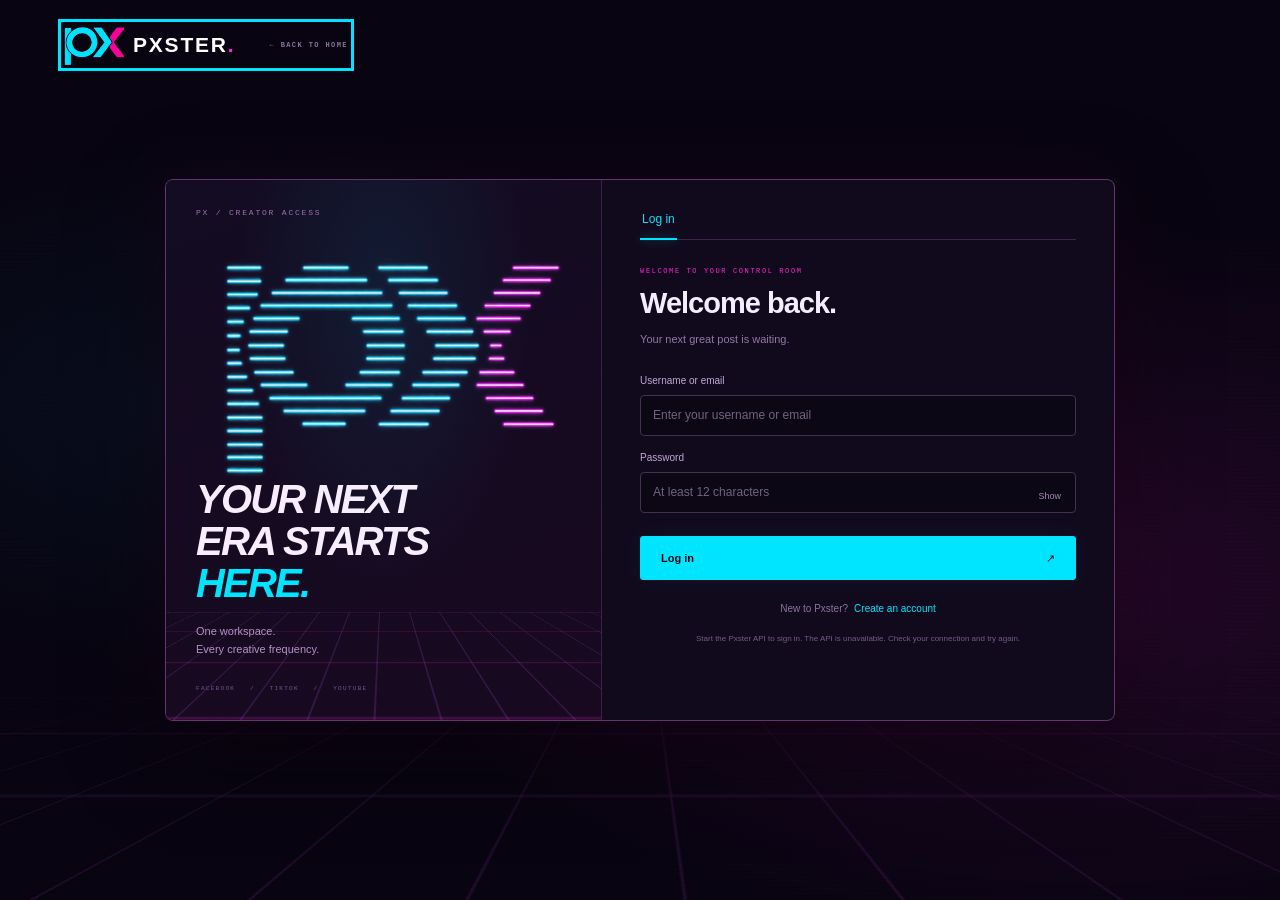
==== app/public/index.html @ 6c7f91d6 "Add Pxster publishing app, branding, and Cloudflare deployment guides" ====
<!doctype html>
<html lang="en">
<head><meta charset="utf-8"><meta name="viewport" content="width=device-width,initial-scale=1"><meta name="theme-color" content="#080411"><title>Pxster — Account access</title><link rel="icon" href="assets/pxster-logo.png"><link rel="stylesheet" href="style.css"><link rel="stylesheet" href="theme.css"><script src="config.js" defer></script><script src="app.js" defer></script></head>
<body>
  <div id="workspace" hidden>
  <aside class="sidebar">
    <a class="brand" href="#composer" aria-label="Pxster home"><span class="logo-crop"><img src="assets/pxster-short.png" alt=""></span><span>PXSTER<span class="brand-dot">.</span></span></a>
    <div class="workspace-label">YOUR WORKSPACE</div>
    <nav aria-label="Workspace"><a href="#composer" data-view="composer"><span>＋</span>Composer</a><a href="#accounts" data-view="accounts"><span>◎</span>Connected accounts</a><a href="#history" data-view="history"><span>◷</span>Publishing history</a></nav>
    <div class="sidebar-note"><span class="tiny-star">✦</span><strong>Your content.</strong><p>Your frequency.</p></div>
    <div class="profile"><span class="avatar">P</span><div><strong id="profile-name">Your workspace</strong><small id="profile-email">Sign in to get started</small></div><button id="logout" class="icon-button" title="Sign out" aria-label="Sign out" hidden>↗</button></div>
  </aside>
  <main>
    <header class="topbar"><span id="breadcrumb">Workspace <span>/</span> Composer</span><span id="connection-status" class="connection">Connecting to API…</span></header>
    <div id="demo-banner" class="notice" hidden>Demo workspace · Publishing is simulated. Nothing is sent to your social accounts.</div>
    <section id="composer" class="view">
      <div class="page-heading"><div class="eyebrow">YOUR NEXT TRANSMISSION</div><h1>One idea. Every channel.</h1><p>Create your post, choose where it goes, and make it happen.</p></div>
      <form id="composer-form" class="composer-grid">
        <div class="editor-stack">
          <section class="card"><div class="card-title"><span class="step">01</span><h2>Add your media</h2><span class="subtle">One image or video</span></div>
            <label class="upload-zone" id="drop-zone" tabindex="0" role="button" aria-label="Choose media to upload"><input id="media-input" type="file" accept="image/jpeg,image/png,image/webp,video/mp4" hidden><span class="upload-icon">↥</span><strong>Drop your next great post here</strong><span>or <u>browse files</u></span><small>JPG, PNG, WebP or MP4 · up to 64 MiB</small></label>
            <div id="media-info" class="media-info" hidden><div><strong id="media-name"></strong><small id="media-meta"></small></div><button type="button" id="remove-media" class="text-button">Remove</button></div>
            <p class="field-note">Photos publish to Facebook. Use an H.264 MP4, 3 seconds–10 minutes, for video channels.</p>
          </section>
          <section class="card"><div class="card-title"><span class="step">02</span><h2>Write your caption</h2></div><label for="caption" class="sr-only">Caption</label><textarea id="caption" maxlength="5000" rows="5" placeholder="Start with a thought. Tell your story. Give it a little personality…"></textarea><div class="caption-footer"><span>Your words, your way.</span><span id="character-count">0 / 5,000</span></div></section>
          <section class="card"><div class="card-title"><span class="step">03</span><h2>Choose your channels</h2><a href="#accounts" class="text-link">Manage accounts ↗</a></div><div id="channel-list" class="channel-list"><p class="empty-text">Connect an account to start publishing.</p></div>
            <fieldset id="youtube-options" hidden><legend>YouTube settings</legend><label>Video title<input id="youtube-title" maxlength="100" placeholder="Give your video a title"></label><div class="field-row"><label>Visibility<select id="youtube-privacy"><option value="">Select visibility</option><option value="private">Private</option><option value="unlisted">Unlisted</option><option value="public">Public</option></select></label><label>Audience<select id="youtube-kids"><option value="">Select audience</option><option value="no">Not made for kids</option><option value="yes">Made for kids</option></select></label></div></fieldset>
            <fieldset id="tiktok-options" hidden><legend>TikTok settings</legend><p id="tiktok-creator" class="field-note"></p><label>Who can watch?<select id="tiktok-privacy"><option value="">Select visibility</option></select></label><div class="checks"><label><input type="checkbox" id="allow-comment">Allow comments</label><label><input type="checkbox" id="allow-duet">Allow Duet</label><label><input type="checkbox" id="allow-stitch">Allow Stitch</label></div><label class="check-label"><input id="commercial" type="checkbox">This content promotes a brand, product or service</label><div id="commercial-options" hidden><label class="check-label"><input id="own-brand" type="checkbox">Your brand · labeled “Promotional content”</label><label class="check-label"><input id="paid-brand" type="checkbox">Branded content · labeled “Paid partnership”</label><p class="field-note">Paid partnerships cannot use private visibility.</p></div><label class="check-label consent"><input id="tiktok-consent" type="checkbox"><span>By posting, you agree to TikTok’s <a href="https://www.tiktok.com/legal/page/global/music-usage-confirmation/en" target="_blank" rel="noreferrer">Music Usage Confirmation</a><span id="brand-policy" hidden> and <a href="https://www.tiktok.com/legal/page/global/bc-policy/en" target="_blank" rel="noreferrer">Branded Content Policy</a></span>.</span></label><p class="field-note">TikTok may take a few minutes to process your post before it appears.</p></fieldset>
          </section>
          <section class="card"><div class="card-title"><span class="step">04</span><h2>Make it happen</h2></div><div class="timing-options"><label><input name="timing" type="radio" value="now" checked><span><strong>Publish now</strong><small>Send it when you’re ready</small></span></label><label><input name="timing" type="radio" value="later"><span><strong>Schedule for later</strong><small>Find the right moment</small></span></label></div><label id="schedule-field" hidden>Date & time<input id="schedule-at" type="datetime-local"><small id="timezone-note"></small></label><div id="form-error" class="form-error" role="alert" hidden></div><div class="publish-row"><span id="selection-summary">Select accounts to continue</span><button id="publish-button" class="primary" type="submit">Publish post <span>↗</span></button></div></section>
        </div>
        <aside class="preview-column"><div class="preview-title"><h2>Signal preview</h2><span>PREVIEW</span></div><div class="preview-card"><div class="preview-account"><span class="avatar">P</span><div><strong>Your next post</strong><small id="preview-account-name">Choose a connected account</small></div><span>•••</span></div><div id="preview-media" class="preview-media"><div class="preview-placeholder"><span>✦</span><h3>Good things<br>are coming.</h3><p>Your media will appear here.</p></div></div><div class="preview-bottom"><div class="preview-actions">♡ <span>◯</span> ↗ <span class="bookmark">▱</span></div><p id="preview-caption">A blank canvas for your next idea.</p><small>Preview is illustrative. Each platform may crop or format your post differently.</small></div></div><div class="tip"><span>✧</span><div><strong>One post, a little more reach.</strong><p>Choose several accounts to share the same idea across your channels.</p></div></div></aside>
      </form>
    </section>
    <section id="accounts" class="view" hidden><div class="page-heading"><div class="eyebrow">BRING YOUR CHANNELS TOGETHER</div><h1>Your corner of the internet.</h1><p>Connect Facebook Pages, TikTok accounts, and YouTube channels.</p></div><div id="provider-cards" class="provider-cards"></div><section class="card"><div class="card-title"><h2>Connected accounts</h2></div><div id="account-list"></div></section></section>
    <section id="history" class="view" hidden><div class="page-heading heading-row"><div><div class="eyebrow">EVERY POST, ONE PLACE</div><h1>See how it’s going.</h1><p>Track schedules, platform results, and every publishing attempt.</p></div><button class="secondary" id="refresh-history">Refresh ↻</button></div><div class="history-toolbar"><label class="sr-only" for="history-filter">Filter posts</label><select id="history-filter"><option value="all">All posts</option><option value="scheduled">Scheduled</option><option value="published">Published</option><option value="attention">Needs attention</option></select><span class="subtle">Updates every 10 seconds</span></div><div id="history-list"></div><button id="load-more" class="secondary" hidden>Load older posts</button></section>
    <footer>Made for your creative rhythm. <span>PXSTER WORKSPACE</span></footer>
  </main>
  </div>
  <div class="auth-background" aria-hidden="true"><div></div></div>
  <dialog id="auth-dialog" aria-labelledby="auth-title">
  <a id="auth-home" class="brand" href="http://localhost:5174" aria-label="Back to Pxster landing page"><span class="logo-crop"><img src="assets/pxster-short.png" alt=""></span><span>PXSTER<span class="brand-dot">.</span></span><small>← BACK TO HOME</small></a>
    <div class="auth-shell">
      <aside class="auth-art" aria-label="Pxster"><span class="auth-kicker">PX / CREATOR ACCESS</span><img src="assets/pxster-logo.png" alt="Pxster neon PX logo"><div class="auth-art-copy"><h2>YOUR NEXT<br>ERA STARTS<br><em>HERE.</em></h2><p>One workspace.<br>Every creative frequency.</p></div><div class="auth-art-footer">FACEBOOK &nbsp; / &nbsp; TIKTOK &nbsp; / &nbsp; YOUTUBE</div></aside>
      <form id="auth-form">
        <div class="auth-tabs" role="group" aria-label="Account access"><button type="button" id="auth-login-tab" class="active" aria-pressed="true">Log in</button><button type="button" id="register-button" aria-pressed="false" hidden>Sign up</button></div>
        <div class="auth-eyebrow">WELCOME TO YOUR CONTROL ROOM</div>
        <h2 id="auth-title">Welcome back.</h2><p id="auth-description">Your next great post is waiting.</p>
        <label id="login-identifier-label">Username or email<input id="email" type="text" autocomplete="username" maxlength="254" placeholder="Enter your username or email" required></label>
        <label id="signup-username-label" hidden>Username<input id="signup-username" type="text" autocomplete="username" minlength="3" maxlength="32" pattern="[A-Za-z0-9][A-Za-z0-9_.\-]*" placeholder="Choose your creator name" disabled><small>3–32 letters, numbers, dots, underscores or hyphens.</small></label>
        <label id="signup-email-label" hidden>Email<input id="signup-email" type="email" autocomplete="email" maxlength="254" placeholder="you@example.com" disabled></label>
        <label>Password<span class="password-field"><input id="password" aria-label="Password" type="password" minlength="12" maxlength="256" autocomplete="current-password" placeholder="At least 12 characters" required><button type="button" id="toggle-password" aria-label="Show password">Show</button></span></label>
        <label id="confirm-password-label" hidden>Confirm password<input id="confirm-password" type="password" minlength="12" maxlength="256" autocomplete="new-password" placeholder="Enter your password again" disabled></label>
        <p id="auth-error" class="form-error" role="alert" hidden></p>
        <button class="primary" id="login-button" type="submit">Log in <span>↗</span></button>
        <p class="auth-switch"><span id="auth-switch-copy">New to Pxster?</span> <button type="button" id="auth-switch-button">Create an account</button></p>
        <p id="auth-status" class="field-note" role="status">Your workspace opens only after you log in.</p>
      </form>
    </div>
  </dialog>
  <div id="toast" role="status" aria-live="polite" hidden></div>
</body></html>
---- app/public/style.css ----
:root{--ink:#223e35;--muted:#7e8880;--line:#e5e7df;--paper:#f8f9f5;--green:#214f40;--accent:#e5eead;--white:#fff;--danger:#a33f34;font-family:Inter,-apple-system,BlinkMacSystemFont,"Segoe UI",sans-serif;color:var(--ink);background:var(--paper);font-synthesis:none}*{box-sizing:border-box}body{margin:0}button,input,textarea,select{font:inherit}button,a,input,textarea,select{-webkit-tap-highlight-color:transparent}button,a{touch-action:manipulation}button{cursor:pointer}button:disabled{cursor:wait;opacity:.5}a{color:inherit}button:focus-visible,a:focus-visible,input:focus-visible,textarea:focus-visible,select:focus-visible,[tabindex]:focus-visible{outline:3px solid #9cae54;outline-offset:3px}[hidden]{display:none!important}.sidebar{width:250px;position:fixed;inset:0 auto 0 0;background:#fff;border-right:1px solid var(--line);padding:33px 23px 22px;display:flex;flex-direction:column}.brand{display:flex;align-items:center;gap:10px;font-size:30px;font-weight:800;text-decoration:none;letter-spacing:-1.7px}.brand-dot{color:#91a366;margin-left:-10px}.brand-icon{background:var(--green);border-radius:12px;color:var(--accent);height:36px;width:36px;position:relative;font-size:34px;line-height:28px;text-align:center;letter-spacing:-4px;padding-right:8px}.brand-icon span{position:absolute;font-size:18px;right:3px;top:-3px}.workspace-label{font-size:9px;letter-spacing:1.8px;color:#9da49d;margin:51px 10px 16px;font-weight:700}nav{display:grid;gap:7px}nav a{display:flex;align-items:center;gap:13px;text-decoration:none;font-size:13px;padding:13px 12px;border-radius:7px;color:#748177}nav a span{font-size:22px;width:23px;text-align:center}nav a.active{background:#edf2e7;color:var(--green);font-weight:650}.sidebar-note{margin-top:auto;padding:28px 14px 35px;color:#889280;font-size:12px}.sidebar-note strong{display:block;color:#5f705d;font-size:12px}.sidebar-note p{margin:7px 0}.tiny-star{display:block;color:#a4af7e;font-size:34px;margin-bottom:13px}.profile{border-top:1px solid var(--line);padding-top:20px;display:flex;align-items:center;gap:10px}.avatar{width:35px;height:35px;border-radius:50%;background:#e9ead8;display:grid;place-items:center;font-size:13px;font-weight:650;flex-shrink:0}.profile div{min-width:0;flex:1}.profile strong{font-size:11px}.profile small{font-size:10px;display:block;color:#879181;margin-top:5px;overflow:hidden;text-overflow:ellipsis}.icon-button{border:0;background:transparent;color:var(--muted);font-size:19px;padding:5px}main{margin-left:250px;padding:0 46px;max-width:1600px}.topbar{height:82px;border-bottom:1px solid var(--line);display:flex;align-items:center;justify-content:space-between;font-size:11px;color:#8b9388}.topbar span span{padding:0 10px;color:#c4cabc}.connection{display:flex;gap:7px;align-items:center;font-size:10px}.connection:before{content:"";width:6px;height:6px;border-radius:50%;background:#9dafa2}.connection.offline:before{background:#ca6e56}.page-heading{padding:41px 0 31px}.eyebrow{font-size:9px;letter-spacing:2px;font-weight:700;color:#8c996d;margin-bottom:13px}h1{font-family:Georgia,"Times New Roman",serif;font-weight:400;font-size:39px;letter-spacing:-1.5px;margin:0 0 12px;line-height:1.15}.page-heading p{font-size:12px;color:#84907f;margin:0;line-height:1.8}.composer-grid{display:grid;grid-template-columns:minmax(380px,1.4fr) minmax(270px,.8fr);gap:29px;align-items:start}.editor-stack{display:grid;gap:18px}.card{background:#fff;border:1px solid var(--line);border-radius:12px;padding:23px}.card-title{display:flex;align-items:center;gap:10px;margin-bottom:19px}.step{font-size:10px;color:#889477;background:#f0f3e8;border-radius:5px;padding:5px 6px}h2{font-size:13px;margin:0;font-weight:650}.subtle{color:#8f978b;font-size:10px}.card-title .subtle,.card-title .text-link{margin-left:auto}.upload-zone{border:1px dashed #c7cfb9;border-radius:8px;background:#fbfcf8;min-height:180px;display:flex;flex-direction:column;align-items:center;justify-content:center;cursor:pointer;gap:9px;text-align:center;padding:16px;transition:background .2s}.upload-zone.dragover{background:#ecf2d9;border-color:var(--green)}.upload-icon{height:38px;width:38px;border-radius:11px;background:#eaf0dd;display:grid;place-items:center;font-size:23px;color:#738755;margin-bottom:3px}.upload-zone strong{font-size:12px;font-weight:550}.upload-zone>span:not(.upload-icon){color:#8b9683;font-size:11px}.upload-zone u{color:#4f6c46;text-underline-offset:3px}.upload-zone small{font-size:9px;color:#a0a792;margin-top:4px}.field-note{font-size:10px;line-height:1.7;color:#8c9786;margin:13px 0 0}.media-info{display:flex;justify-content:space-between;align-items:center;background:#f1f6e9;border-radius:7px;padding:13px;margin-top:12px;gap:10px}.media-info strong{font-size:11px;word-break:break-all}.media-info small{display:block;font-size:10px;color:#738365;margin-top:5px}textarea{border:0;width:100%;resize:vertical;min-height:115px;color:#334d3f;font-size:13px;line-height:1.9;background:transparent;outline-offset:4px}textarea::placeholder{color:#a7aea0}.caption-footer{border-top:1px solid #f0f1eb;padding-top:13px;display:flex;justify-content:space-between;color:#a0a693;font-size:9px}.channel-list{display:flex;flex-wrap:wrap;gap:10px}.channel{border:1px solid var(--line);border-radius:8px;padding:10px 12px;display:flex;align-items:center;gap:9px;font-size:11px;cursor:pointer;flex:1;min-width:130px}.channel:has(input:checked){border-color:#77906a;background:#f5f8ef}.platform-icon{width:25px;height:25px;border-radius:7px;color:white;display:grid;place-items:center;font-size:15px;font-weight:800}.facebook{background:#316ddb}.tiktok{background:#252d2b}.youtube{background:#e95347}.channel input{margin-left:auto}.channel span small{display:block;max-width:125px;overflow:hidden;text-overflow:ellipsis;margin-top:3px;color:#8e9788;font-size:9px}input[type=checkbox],input[type=radio]{accent-color:var(--green);width:14px;height:14px;flex-shrink:0}label{font-size:11px;line-height:1.6}input:not([type=checkbox]):not([type=radio]):not([type=file]),select{border:1px solid #dfe4d6;border-radius:6px;background:white;color:var(--ink);width:100%;padding:10px 12px;display:block;margin-top:6px;font-size:12px}fieldset{border:0;border-top:1px solid var(--line);padding:20px 0 0;margin:24px 0 0}legend{font-size:11px;font-weight:650;padding:0 7px 0 0}.field-row{display:grid;grid-template-columns:1fr 1fr;gap:14px;margin-top:14px}.checks{display:flex;flex-wrap:wrap;gap:15px;margin:16px 0}.checks label,.check-label{display:flex;align-items:center;gap:7px;font-size:10px}.checks label:has(input:disabled){opacity:.45}.check-label{margin:10px 0}.consent{align-items:flex-start;color:#6d7865}.consent input{margin-top:2px}.timing-options{display:flex;gap:12px}.timing-options label{flex:1;display:flex;gap:8px;border:1px solid var(--line);border-radius:7px;padding:13px 9px;cursor:pointer;align-items:center}.timing-options label:has(input:checked){background:#f7f9f0;border-color:#a9b993}.timing-options strong{display:block;font-size:11px;font-weight:550}.timing-options small{display:block;font-size:9px;color:#939e88;margin-top:3px}#schedule-field{display:block;margin-top:18px}#timezone-note{display:block;color:var(--muted);margin-top:5px}.publish-row{display:flex;justify-content:space-between;gap:15px;align-items:center;border-top:1px solid var(--line);margin-top:23px;padding-top:20px}.publish-row>span{font-size:10px;color:#8c9881}.primary,.secondary{border-radius:7px;padding:12px 20px;font-size:11px;font-weight:600;display:inline-flex;align-items:center;justify-content:center;gap:20px;text-decoration:none}.primary{background:var(--green);border:1px solid var(--green);color:#fff}.primary:hover{background:#153e30}.secondary{background:white;border:1px solid var(--line);color:var(--ink)}.secondary:hover{background:#f3f7ec}.text-button{font-size:10px;color:#6d815d;border:0;background:transparent;padding:7px}.text-link{font-size:9px;color:#7b8d6e;text-decoration:none}.preview-column{position:sticky;top:25px}.preview-title{display:flex;justify-content:space-between;align-items:center;padding:1px 2px 15px}.preview-title h2{font-size:12px}.preview-title>span{font-size:8px;letter-spacing:1.3px;color:#95a088}.preview-card{border:1px solid var(--line);border-radius:12px;overflow:hidden;background:white;box-shadow:0 7px 25px #263a2710}.preview-account{display:flex;align-items:center;gap:9px;padding:17px}.preview-account .avatar{width:30px;height:30px;font-size:11px}.preview-account strong{font-size:10px}.preview-account small{display:block;font-size:8px;color:#99a18f;margin-top:4px}.preview-account>span:last-child{margin-left:auto;font-size:10px}.preview-media{aspect-ratio:1;background:#e8eddf;display:grid;place-items:center;overflow:hidden}.preview-placeholder{text-align:center;color:#779267}.preview-placeholder>span{font-size:50px;font-weight:200;color:#a8b58d}.preview-placeholder h3{font-family:Georgia,serif;font-weight:400;font-size:31px;line-height:1.15;margin:20px 0 13px;letter-spacing:-.8px}.preview-placeholder p{font-size:9px;color:#9aa88a}.preview-media img,.preview-media video{width:100%;height:100%;max-height:480px;object-fit:contain;background:#e8eddf}.preview-bottom{padding:15px 18px 18px}.preview-actions{display:flex;align-items:center;font-size:24px;gap:12px;color:#658255;line-height:1}.bookmark{margin-left:auto}.preview-bottom p{font-size:11px;line-height:1.8;white-space:pre-wrap;overflow-wrap:anywhere;margin:16px 0;color:#6b7b5f}.preview-bottom small{font-size:8px;color:#a7ad9c;line-height:1.7;display:block}.tip{display:flex;gap:13px;margin:23px 8px;color:#87957c}.tip>span{font-size:24px}.tip strong{font-size:10px;font-weight:550}.tip p{font-size:10px;line-height:1.8;margin:7px 0;max-width:235px;color:#9aa590}footer{padding:33px 0;margin-top:12px;display:flex;justify-content:space-between;font-size:9px;color:#a4ad98}footer span{font-size:8px;letter-spacing:1.4px}.notice{margin-top:20px;padding:12px 16px;background:#edf1d8;border:1px solid #dce3c1;border-radius:8px;font-size:11px;color:#68734c}.form-error{background:#fff1ec;border:1px solid #f0d6ca;color:var(--danger);font-size:12px;line-height:1.6;padding:12px;border-radius:6px;margin:15px 0}.empty-text{font-size:12px;color:#929b88;line-height:1.8}.provider-cards{display:grid;grid-template-columns:repeat(3,1fr);gap:18px;margin-bottom:24px}.provider-card{padding:25px;background:#fff;border:1px solid var(--line);border-radius:12px}.provider-card .platform-icon{width:37px;height:37px;font-size:22px;margin-bottom:17px}.provider-card h2{font-size:15px}.provider-card p{font-size:11px;color:#8c9784;line-height:1.7;min-height:40px;margin-bottom:22px}.provider-card .primary{width:100%}.provider-card .text-button{width:100%;margin-top:10px}.account-row{display:flex;align-items:center;gap:14px;border-top:1px solid var(--line);padding:18px 0}.account-row>div{flex:1}.account-row strong{font-size:12px}.account-row small{display:block;font-size:10px;color:#8b9682;margin-top:5px}.badge{font-size:9px;text-transform:capitalize;background:#edf2e5;color:#627a51;padding:5px 8px;border-radius:5px;white-space:nowrap}.badge.failed,.badge.partial_failure,.badge.needs_attention{background:#f9e9de;color:#aa6741}.badge.scheduled,.badge.processing,.badge.publishing,.badge.retry_wait,.badge.queued{background:#e9eef5;color:#667d99}.heading-row{display:flex;align-items:center;justify-content:space-between;gap:20px}.history-toolbar{display:flex;align-items:center;justify-content:space-between;margin-bottom:20px}.history-toolbar select{width:190px}.history-post{margin-bottom:18px}.history-post-heading{display:flex;align-items:start;justify-content:space-between;gap:15px}.history-post h2{font-size:14px;line-height:1.7;max-width:80%;white-space:pre-wrap;overflow-wrap:anywhere}.history-post .dates{color:#9aa18e;font-size:10px;margin:9px 0 19px}.destination{border-top:1px solid var(--line);padding:13px 0}.destination-title{display:flex;align-items:center;gap:10px;font-size:11px}.destination-title .badge{margin-left:auto}.destination p{font-size:11px;color:#9b654d;line-height:1.6}details{font-size:10px;color:#8b9880;margin-top:12px}summary{cursor:pointer}details ul{padding-left:18px;line-height:1.9}.destination code{font-size:10px;overflow-wrap:anywhere}dialog{border:1px solid var(--line);border-radius:18px;width:min(420px,calc(100% - 32px));padding:34px;color:var(--ink);box-shadow:0 20px 80px #1a332522}dialog::backdrop{background:#17332666;backdrop-filter:blur(5px)}.auth-brand{font-size:28px;margin-bottom:30px}dialog h2{font-family:Georgia,serif;font-size:28px;font-weight:400}dialog p{font-size:12px;color:#87937d;line-height:1.7}dialog label{display:block;margin:17px 0}dialog .primary{width:100%;margin-top:7px}dialog .text-button{width:100%;margin-top:14px}#toast{position:fixed;bottom:25px;right:25px;max-width:430px;background:var(--green);color:white;padding:16px 22px;box-shadow:0 8px 30px #0002;border-radius:10px;font-size:12px;line-height:1.6;z-index:10}.sr-only{position:absolute;width:1px;height:1px;overflow:hidden;clip:rect(0,0,0,0)}@media(min-width:1450px){main{padding:0 65px}.composer-grid{gap:38px;grid-template-columns:minmax(440px,1.5fr) minmax(320px,.8fr)}.card{padding:27px}}@media(max-width:1100px){.sidebar{width:205px;padding-left:16px;padding-right:16px}main{margin-left:205px;padding:0 25px}.composer-grid{grid-template-columns:minmax(340px,1fr) 270px;gap:18px}.card{padding:18px}.channel{min-width:100%}.provider-cards{grid-template-columns:1fr}.provider-card p{min-height:0}.provider-card .primary{width:auto}}@media(max-width:880px){.sidebar{position:static;width:100%;height:auto;padding:17px 24px;display:block;border-right:0;border-bottom:1px solid var(--line)}.brand{font-size:25px}.brand-icon{height:29px;width:29px;font-size:28px}.brand-icon span{font-size:13px}.workspace-label,.sidebar-note,.profile{display:none}nav{display:flex;margin-top:18px;gap:5px}nav a{padding:9px;font-size:11px}nav a span{font-size:17px;width:15px}main{margin:0;padding:0 24px}.topbar{height:55px}.composer-grid{grid-template-columns:minmax(0,1fr) 280px}.page-heading{padding-top:30px}h1{font-size:33px}}@media(max-width:680px){main{padding:0 18px}.sidebar{padding:17px 18px}nav a{font-size:10px;gap:5px}.composer-grid{display:flex;flex-direction:column}.editor-stack,.preview-column{width:100%}.preview-column{position:static;max-width:420px;margin:15px auto}.page-heading h1{font-size:32px}.page-heading p{font-size:11px}.topbar{font-size:10px}.connection{font-size:8px}.card-title .subtle{font-size:8px}.timing-options label{padding:12px 7px}.timing-options small{font-size:8px}.channel{min-width:130px}.publish-row{align-items:flex-start;flex-direction:column}.publish-row button{width:100%}.heading-row{align-items:flex-start;flex-direction:column}.account-row{flex-wrap:wrap}.account-row>div{min-width:50%}footer span{display:none}.field-row{grid-template-columns:1fr}.history-toolbar .subtle{font-size:9px}.history-post h2{font-size:12px}.provider-cards{gap:13px}#toast{left:18px;right:18px;bottom:18px}}

@media(max-width:880px){.profile{display:flex;position:absolute;right:24px;top:16px;border:0;padding:0}.profile>div{display:none}}
---- app/public/theme.css ----
:root{--ink:#f2ecff;--muted:#a89ab8;--line:#30203f;--paper:#080411;--green:#00e5ff;--accent:#ff26d4;--white:#130c20;--danger:#ff9eae;--cyan:#00e5ff;--pink:#ff26d4;--mono:"SFMono-Regular",Consolas,"Liberation Mono",monospace;color-scheme:dark;background:#080411;color:#f2ecff}body{background:radial-gradient(ellipse at 80% 0,#37123b44,transparent 55%),#080411}::selection{background:#ff26d4;color:#080411}button:focus-visible,a:focus-visible,input:focus-visible,textarea:focus-visible,select:focus-visible,[tabindex]:focus-visible{outline-color:var(--cyan)}.sidebar{background:#0d0716;border-color:#2c1939}.brand{font-size:23px;font-weight:850;letter-spacing:1.8px;gap:9px}.brand-dot{margin:0;color:var(--pink)}.logo-crop{width:60px;height:40px;overflow:hidden;position:relative;display:block;flex-shrink:0}.logo-crop img{position:absolute;width:80px;height:80px;left:-10px;top:-23px;mix-blend-mode:screen}.workspace-label{color:#796689;font-family:var(--mono);font-size:8px;letter-spacing:1.6px}nav a{color:#9f8db0}nav a:hover{color:var(--cyan);background:#251330}nav a.active{background:linear-gradient(90deg,#00e5ff12,#00e5ff03);color:var(--cyan);box-shadow:inset 2px 0 var(--cyan)}.sidebar-note{color:#806c91}.sidebar-note strong{color:#d5acd8}.sidebar-note p{color:#8c739d}.tiny-star{color:var(--pink);text-shadow:0 0 20px #ff26d444}.profile{border-color:#2d193d}.profile small{color:#8e76a2}.avatar{background:linear-gradient(135deg,#253143,#35143f);color:var(--cyan);border:1px solid #00e5ff36}.icon-button{color:#a77abc}.topbar{color:#806b93;border-color:var(--line);font-family:var(--mono);font-size:10px}.connection{color:#a69bb8}.connection:before{background:var(--cyan);box-shadow:0 0 8px #00e5ff80}.connection.offline:before{background:#ff658c}.page-heading h1{font-family:Arial,Helvetica,sans-serif;font-weight:800;letter-spacing:-1.7px;font-size:39px;color:#faf5ff}.page-heading p{color:#9a88ac}.eyebrow{color:var(--pink);font-family:var(--mono);font-size:8px;letter-spacing:2px}.card{background:linear-gradient(120deg,#150c23,#100a1b);border-color:#32213e;border-radius:8px}.card-title h2{color:#e7ddee}.step{background:#ff26d410;color:#ff6ee1;border:1px solid #ff26d425;font-family:var(--mono);font-size:9px}.subtle{color:#8e789f}.upload-zone{background:linear-gradient(135deg,#09222a55,#20102c66);border-color:#00e5ff40;color:#d9e9ee;border-radius:5px}.upload-zone:hover,.upload-zone.dragover{background:#07333c77;border-color:var(--cyan)}.upload-icon{background:#00e5ff11;border:1px solid #00e5ff33;color:var(--cyan);border-radius:5px}.upload-zone>span:not(.upload-icon){color:#9986a9}.upload-zone u{color:var(--cyan)}.upload-zone small{color:#81718f}.field-note{color:#8c779f}.media-info{background:#00e5ff09;border:1px solid #00e5ff26;color:#ddf9ff}.media-info small{color:#78a4b2}.text-button,.text-link{color:var(--cyan)}textarea{color:#e6ddec}textarea::placeholder{color:#73637e}.caption-footer{color:#836e94;border-color:#2a1b38}.channel{border-color:#3a264a;border-radius:5px;color:#d9cce5;background:#100a1b}.channel:has(input:checked){background:#00e5ff0b;border-color:#00e5ff85}.channel span small{color:#a18aaf}.facebook{background:#135695}.tiktok{background:#070610;border:1px solid #58405e}.youtube{background:#a33466}input[type=checkbox],input[type=radio]{accent-color:var(--cyan)}input:not([type=checkbox]):not([type=radio]):not([type=file]),select{background:#0c0715;color:#e6ddef;border-color:#44314f;border-radius:4px}input::placeholder{color:#74627f}input:not([type=checkbox]):not([type=radio]):focus,select:focus{border-color:var(--cyan)}fieldset{border-color:#3a2549}.checks label,.check-label{color:#b5a2c7}.consent a{color:var(--cyan)}.timing-options label{border-color:#3b284a;background:#0d0916;border-radius:5px}.timing-options label:has(input:checked){background:#00e5ff08;border-color:#00e5ff80}.timing-options small{color:#8b769d}.publish-row{border-color:#352340}.publish-row>span{color:#917ca4}.primary{background:var(--cyan);border-color:var(--cyan);color:#070511;box-shadow:0 0 24px #00e5ff0d;border-radius:3px;font-weight:750}.primary:hover{background:#6ff2ff;color:#070511;box-shadow:0 0 25px #00e5ff33}.secondary{background:#181023;border-color:#50325e;color:#d3bfe3;border-radius:4px}.secondary:hover{background:#271535;color:var(--cyan)}.preview-title>span{color:var(--pink);font-family:var(--mono)}.preview-card{background:#100a1b;border-color:#4c2658;border-radius:8px;box-shadow:0 10px 45px #ef26d409}.preview-account small{color:#8c729e}.preview-media{background:#1c102b}.preview-placeholder{color:#b89ec6;position:relative;isolation:isolate;padding:25px}.preview-placeholder>span{color:var(--pink);text-shadow:0 0 25px #ff26d46b}.preview-placeholder h3{font-family:Arial,Helvetica,sans-serif;font-size:32px;font-weight:850;font-style:italic;letter-spacing:-1px;color:#eadcf1}.preview-placeholder p{color:#8c70a0}.preview-media img,.preview-media video{background:#0b0712}.preview-actions{color:var(--cyan)}.preview-bottom p{color:#bba4cd}.preview-bottom small{color:#776082}.tip{color:#a876b7}.tip>span{color:var(--pink)}.tip p{color:#836d95}.notice{background:#221027;border-color:#653457;color:#dea0c8;font-size:10px}.form-error{background:#351221;border-color:#7a314b;color:#ffafc2}.empty-text{color:#a48db6}.provider-card{background:linear-gradient(135deg,#1a0d29,#11091c);border-color:#422551;border-radius:8px}.provider-card p{color:#a184b2}.account-row{border-color:#362141}.account-row small{color:#947ba8}.badge{background:#00e5ff14;color:#6de9f7;border:1px solid #00e5ff22;border-radius:4px}.badge.failed,.badge.partial_failure,.badge.needs_attention{background:#ff26d416;color:#ff90db;border-color:#ff26d42c}.badge.scheduled,.badge.processing,.badge.publishing,.badge.retry_wait,.badge.queued{background:#9f60ff16;color:#c49bef;border-color:#9f60ff25}.history-post .dates{color:#927da3}.destination{border-color:#362344}.destination p{color:#d196b2}details{color:#a489b9}footer{color:#766482}.auth-background{position:fixed;inset:0;overflow:hidden;z-index:-1;background:radial-gradient(ellipse at 20% 45%,#00b9f111,transparent 40%),radial-gradient(ellipse at 85% 65%,#ff26d41d,transparent 45%),#080411}.auth-background:after{content:"";position:absolute;inset:0;background:repeating-linear-gradient(transparent 0 3px,#0001 3px 4px);pointer-events:none}.auth-background>div{position:absolute;inset:75% -20% -70%;background:linear-gradient(#7b278e44 1px,transparent 1px),linear-gradient(90deg,#7b278e44 1px,transparent 1px);background-size:70px 40px;transform:perspective(200px) rotateX(62deg);transform-origin:top;mask-image:linear-gradient(transparent,#000 20%,transparent)}#auth-home{position:fixed;top:25px;left:5%;z-index:2;font-size:21px;text-decoration:none}#auth-home small{font-family:var(--mono);font-size:7px;letter-spacing:1.4px;margin-left:25px;color:#8c74a2}.authenticated #auth-home,.authenticated .auth-background{display:none}#auth-dialog{width:min(950px,calc(100vw - 48px));max-height:calc(100dvh - 120px);padding:0;border:1px solid #653572;border-radius:8px;color:#f2eafa;background:#110a1d;box-shadow:0 0 80px #ca1b9111,0 30px 100px #0007;overflow:auto}#auth-dialog::backdrop{background:transparent;backdrop-filter:none}.auth-shell{display:grid;grid-template-columns:.92fr 1.08fr;min-height:540px}.auth-art{position:relative;overflow:hidden;background:radial-gradient(ellipse at 50% 23%,#00a1c51d,transparent 48%),linear-gradient(160deg,#130c22,#180920);border-right:1px solid #3c204c;padding:28px 30px;isolation:isolate;display:flex;flex-direction:column}.auth-art:after{content:"";position:absolute;inset:80% -20% -50%;background:linear-gradient(#ff26d42b 1px,transparent 1px),linear-gradient(90deg,#a249d833 1px,transparent 1px);background-size:30px 30px;transform:perspective(140px) rotateX(58deg);transform-origin:top;z-index:-1}.auth-kicker{font-family:var(--mono);font-size:8px;color:#a272b0;letter-spacing:1.8px}.auth-art>img{position:absolute;width:100%;top:-48px;left:0;mix-blend-mode:screen;opacity:.95;z-index:-1}.auth-art-copy{margin-top:auto;padding-top:230px}.auth-art-copy h2{font-family:"Arial Black",Arial,sans-serif;font-weight:900;font-style:italic;font-size:40px;line-height:1.05;letter-spacing:-1.8px;margin:0;color:#f6eeff}.auth-art-copy h2 em{color:var(--cyan);font-style:inherit}.auth-art-copy p{font-size:11px;color:#b393c5;line-height:1.7;margin:18px 0 26px}.auth-art-footer{font-family:var(--mono);font-size:6px;letter-spacing:1.3px;color:#79558c}.auth-shell #auth-form{padding:32px 38px}.auth-tabs{display:flex;border-bottom:1px solid #3b2549;margin-bottom:27px;gap:25px}.auth-tabs button{color:#947ca6;background:transparent;border:0;padding:0 2px 13px;font-size:12px;position:relative}.auth-tabs button.active{color:var(--cyan)}.auth-tabs button.active:after{content:"";position:absolute;bottom:-1px;left:0;right:0;height:2px;background:var(--cyan);box-shadow:0 0 10px #00e5ff66}.auth-eyebrow{font-family:var(--mono);font-size:7px;letter-spacing:1.6px;color:var(--pink);margin-bottom:12px}#auth-title{font-family:Arial,Helvetica,sans-serif;font-size:29px;font-weight:800;letter-spacing:-1px;margin:0;color:#f4edff}#auth-description{font-size:11px;color:#9278a5;margin:10px 0 24px}.auth-shell label{color:#c2a9d4;font-size:10px;margin:14px 0}.auth-shell input:not([type=checkbox]){font-size:11px;background:#0a0612;border:1px solid #3f294d;padding:12px 13px;margin-top:7px;border-radius:4px}.auth-shell input:not([type=checkbox]):focus{border-color:#00e5ff}.auth-shell label>small{display:block;font-size:8px;margin-top:5px;color:#7e678f}.password-field{display:block;position:relative}.auth-shell .password-field input{padding-right:58px}#toggle-password{position:absolute;right:8px;top:10px;border:0;background:transparent;color:#a387b6;font-size:9px;padding:7px}.auth-shell #login-button{width:100%;margin-top:9px;min-height:44px;justify-content:space-between;border-radius:3px;font-size:11px}.auth-switch{display:flex;align-items:center;justify-content:center;gap:6px;font-size:10px!important;color:#8c749e!important;margin:20px 0 0!important}#auth-switch-button{border:0;background:transparent;color:var(--cyan);font-size:10px;padding:0}.auth-shell #auth-status{font-size:8px;line-height:1.6;color:#735c85;text-align:center;margin-top:16px}.auth-shell .form-error{font-size:10px;margin:12px 0;padding:10px}.auth-shell label[hidden]{display:none!important}#toast{background:#1c0c2b;color:#d3faff;border:1px solid #00e5ff66;border-radius:5px;box-shadow:0 0 35px #00e5ff19}@media(max-width:1100px){.sidebar .brand{font-size:19px;gap:6px}.sidebar .logo-crop{width:45px;height:33px}.sidebar .logo-crop img{width:64px;height:64px;left:-8px;top:-19px}}@media(max-width:880px){.sidebar .brand{font-size:21px}.page-heading h1{font-size:33px}.profile{background:transparent}.topbar{font-size:9px}.auth-art-copy h2{font-size:32px}.auth-shell #auth-form{padding:28px}.auth-art{padding:28px 23px}.auth-art-copy{padding-top:200px}.auth-art>img{top:-15px}}@media(max-width:680px){.auth-shell{grid-template-columns:1fr;min-height:0}.auth-art{display:none}#auth-dialog{width:calc(100vw - 32px);max-width:440px;max-height:calc(100dvh - 115px);margin:85px auto 30px}#auth-home{top:18px;left:22px;font-size:19px}#auth-home .logo-crop{width:46px;height:32px}#auth-home .logo-crop img{width:63px;height:63px;left:-8px;top:-18px}#auth-home small{font-size:6px;margin-left:15px}.auth-shell #auth-form{padding:25px}.auth-tabs{margin-bottom:23px}#auth-title{font-size:28px}.page-heading h1{font-size:31px}.hero-placeholder h3{font-size:27px}.notice{font-size:9px}.brand-dot{margin:0}}@media(prefers-reduced-motion:reduce){*{scroll-behavior:auto;transition:none!important}}

.brand{color:#fff}.brand .logo-crop img{width:143%;height:auto;left:-21.5%;top:50%;transform:translateY(-52.3%)}
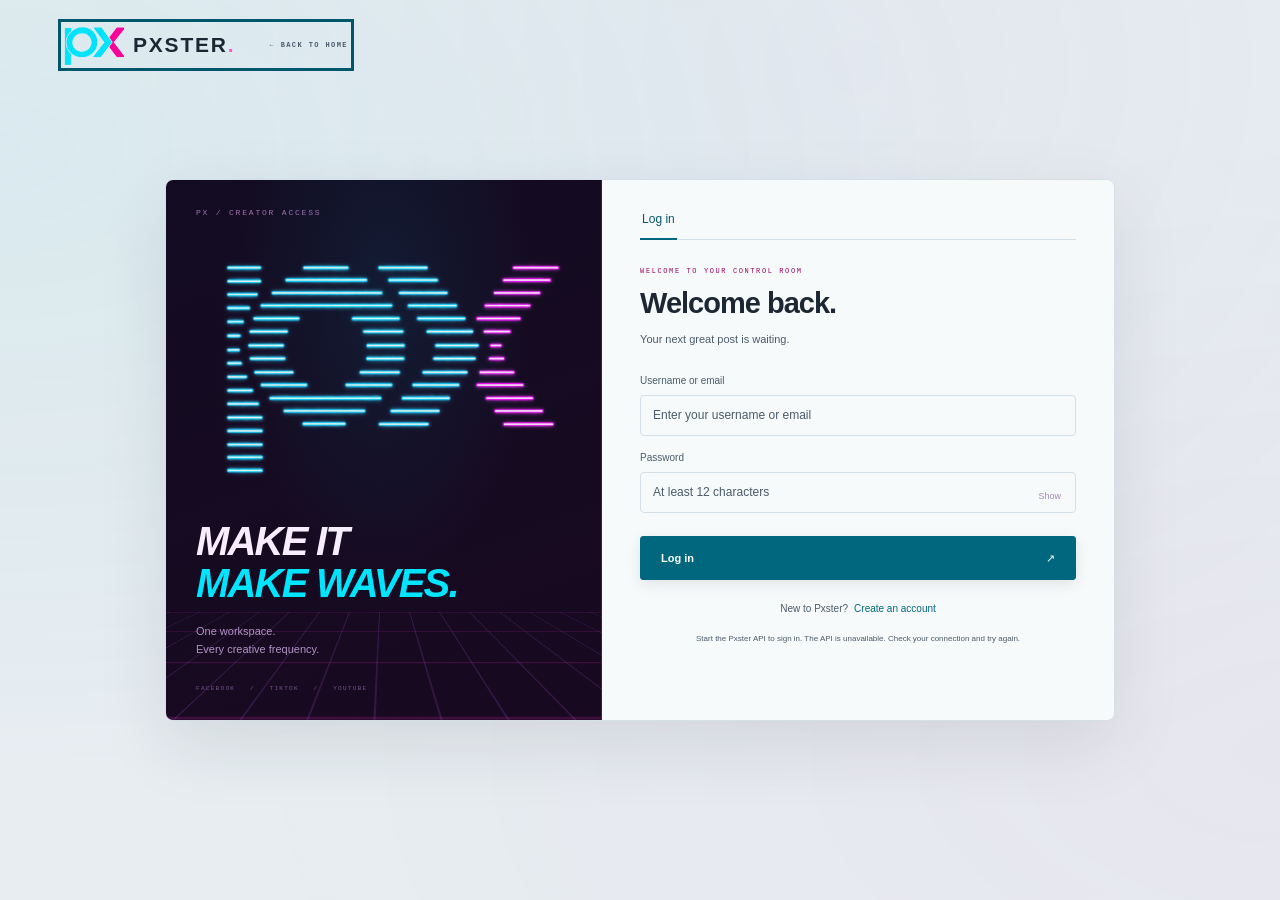
==== commit c51b2c33: "Sync Pxster landing interactions, creator UI, and deployment ownership Add the synthwave landing sce" ====
--- a/app/public/index.html
+++ b/app/public/index.html
@@ -1,18 +1,18 @@
 <!doctype html>
 <html lang="en">
-<head><meta charset="utf-8"><meta name="viewport" content="width=device-width,initial-scale=1"><meta name="theme-color" content="#080411"><title>Pxster — Account access</title><link rel="icon" href="assets/pxster-logo.png"><link rel="stylesheet" href="style.css"><link rel="stylesheet" href="theme.css"><script src="config.js" defer></script><script src="app.js" defer></script></head>
+<head><meta charset="utf-8"><meta name="viewport" content="width=device-width,initial-scale=1"><meta name="theme-color" content="#080411"><title>Pxster — Account access</title><link rel="icon" href="assets/pxster-logo.png"><link rel="stylesheet" href="style.css"><link rel="stylesheet" href="theme.css"><script src="config.js" defer></script><script src="app.js?v=consent-preview-1" defer></script><script src="settings.js?v=1" defer></script><link rel="stylesheet" href="settings.css?v=2"><link rel="stylesheet" href="atmosphere.css"></head>
 <body>
   <div id="workspace" hidden>
   <aside class="sidebar">
     <a class="brand" href="#composer" aria-label="Pxster home"><span class="logo-crop"><img src="assets/pxster-short.png" alt=""></span><span>PXSTER<span class="brand-dot">.</span></span></a>
     <div class="workspace-label">YOUR WORKSPACE</div>
-    <nav aria-label="Workspace"><a href="#composer" data-view="composer"><span>＋</span>Composer</a><a href="#accounts" data-view="accounts"><span>◎</span>Connected accounts</a><a href="#history" data-view="history"><span>◷</span>Publishing history</a></nav>
+    <nav aria-label="Workspace"><a href="#composer" data-view="composer"><span>＋</span>Composer</a><a href="#accounts" data-view="accounts"><span>◎</span>Connected accounts</a><a href="#history" data-view="history"><span>◷</span>Publishing history</a><div class="settings-nav-group"><a href="#settings" data-view="settings"><span>⚙</span>Settings</a><div class="settings-subnav"><a href="#publishing-approval" data-view="publishing-approval">Publishing Approval</a></div></div></nav>
     <div class="sidebar-note"><span class="tiny-star">✦</span><strong>Your content.</strong><p>Your frequency.</p></div>
     <div class="profile"><span class="avatar">P</span><div><strong id="profile-name">Your workspace</strong><small id="profile-email">Sign in to get started</small></div><button id="logout" class="icon-button" title="Sign out" aria-label="Sign out" hidden>↗</button></div>
   </aside>
   <main>
     <header class="topbar"><span id="breadcrumb">Workspace <span>/</span> Composer</span><span id="connection-status" class="connection">Connecting to API…</span></header>
-    <div id="demo-banner" class="notice" hidden>Demo workspace · Publishing is simulated. Nothing is sent to your social accounts.</div>
+    <div id="demo-banner" class="notice" hidden>Simulation workspace · Publishing is simulated. Nothing is sent to your social accounts.</div>
     <section id="composer" class="view">
       <div class="page-heading"><div class="eyebrow">YOUR NEXT TRANSMISSION</div><h1>One idea. Every channel.</h1><p>Create your post, choose where it goes, and make it happen.</p></div>
       <form id="composer-form" class="composer-grid">
@@ -27,21 +27,59 @@
             <fieldset id="youtube-options" hidden><legend>YouTube settings</legend><label>Video title<input id="youtube-title" maxlength="100" placeholder="Give your video a title"></label><div class="field-row"><label>Visibility<select id="youtube-privacy"><option value="">Select visibility</option><option value="private">Private</option><option value="unlisted">Unlisted</option><option value="public">Public</option></select></label><label>Audience<select id="youtube-kids"><option value="">Select audience</option><option value="no">Not made for kids</option><option value="yes">Made for kids</option></select></label></div></fieldset>
             <fieldset id="tiktok-options" hidden><legend>TikTok settings</legend><p id="tiktok-creator" class="field-note"></p><label>Who can watch?<select id="tiktok-privacy"><option value="">Select visibility</option></select></label><div class="checks"><label><input type="checkbox" id="allow-comment">Allow comments</label><label><input type="checkbox" id="allow-duet">Allow Duet</label><label><input type="checkbox" id="allow-stitch">Allow Stitch</label></div><label class="check-label"><input id="commercial" type="checkbox">This content promotes a brand, product or service</label><div id="commercial-options" hidden><label class="check-label"><input id="own-brand" type="checkbox">Your brand · labeled “Promotional content”</label><label class="check-label"><input id="paid-brand" type="checkbox">Branded content · labeled “Paid partnership”</label><p class="field-note">Paid partnerships cannot use private visibility.</p></div><label class="check-label consent"><input id="tiktok-consent" type="checkbox"><span>By posting, you agree to TikTok’s <a href="https://www.tiktok.com/legal/page/global/music-usage-confirmation/en" target="_blank" rel="noreferrer">Music Usage Confirmation</a><span id="brand-policy" hidden> and <a href="https://www.tiktok.com/legal/page/global/bc-policy/en" target="_blank" rel="noreferrer">Branded Content Policy</a></span>.</span></label><p class="field-note">TikTok may take a few minutes to process your post before it appears.</p></fieldset>
           </section>
-          <section class="card"><div class="card-title"><span class="step">04</span><h2>Make it happen</h2></div><div class="timing-options"><label><input name="timing" type="radio" value="now" checked><span><strong>Publish now</strong><small>Send it when you’re ready</small></span></label><label><input name="timing" type="radio" value="later"><span><strong>Schedule for later</strong><small>Find the right moment</small></span></label></div><label id="schedule-field" hidden>Date & time<input id="schedule-at" type="datetime-local"><small id="timezone-note"></small></label><div id="form-error" class="form-error" role="alert" hidden></div><div class="publish-row"><span id="selection-summary">Select accounts to continue</span><button id="publish-button" class="primary" type="submit">Publish post <span>↗</span></button></div></section>
+          <section class="card"><div class="card-title"><span class="step">04</span><h2>Make it happen</h2></div><div class="timing-options"><label><input name="timing" type="radio" value="now" checked><span><strong>Publish now</strong><small>Send it when you’re ready</small></span></label><label><input name="timing" type="radio" value="later"><span><strong>Schedule for later</strong><small>Find the right moment</small></span></label></div><label id="schedule-field" hidden>Date & time<input id="schedule-at" type="datetime-local"><small id="timezone-note"></small></label><p id="simulation-note" class="notice" role="status" hidden>Simulation only · No media will be sent to TikTok.</p><div id="form-error" class="form-error" role="alert" hidden></div><div class="publish-row"><span id="selection-summary">Select accounts to continue</span><button id="publish-button" class="primary" type="submit">Publish post <span>↗</span></button></div></section>
         </div>
         <aside class="preview-column"><div class="preview-title"><h2>Signal preview</h2><span>PREVIEW</span></div><div class="preview-card"><div class="preview-account"><span class="avatar">P</span><div><strong>Your next post</strong><small id="preview-account-name">Choose a connected account</small></div><span>•••</span></div><div id="preview-media" class="preview-media"><div class="preview-placeholder"><span>✦</span><h3>Good things<br>are coming.</h3><p>Your media will appear here.</p></div></div><div class="preview-bottom"><div class="preview-actions">♡ <span>◯</span> ↗ <span class="bookmark">▱</span></div><p id="preview-caption">A blank canvas for your next idea.</p><small>Preview is illustrative. Each platform may crop or format your post differently.</small></div></div><div class="tip"><span>✧</span><div><strong>One post, a little more reach.</strong><p>Choose several accounts to share the same idea across your channels.</p></div></div></aside>
       </form>
     </section>
-    <section id="accounts" class="view" hidden><div class="page-heading"><div class="eyebrow">BRING YOUR CHANNELS TOGETHER</div><h1>Your corner of the internet.</h1><p>Connect Facebook Pages, TikTok accounts, and YouTube channels.</p></div><div id="provider-cards" class="provider-cards"></div><section class="card"><div class="card-title"><h2>Connected accounts</h2></div><div id="account-list"></div></section></section>
+    <section id="accounts" class="view" hidden><div class="page-heading"><div class="eyebrow">BRING YOUR CHANNELS TOGETHER</div><h1>Your corner of the internet.</h1><p>Connect Facebook Pages, TikTok accounts, and YouTube channels.</p></div><div id="provider-cards" class="provider-cards"></div></section>
     <section id="history" class="view" hidden><div class="page-heading heading-row"><div><div class="eyebrow">EVERY POST, ONE PLACE</div><h1>See how it’s going.</h1><p>Track schedules, platform results, and every publishing attempt.</p></div><button class="secondary" id="refresh-history">Refresh ↻</button></div><div class="history-toolbar"><label class="sr-only" for="history-filter">Filter posts</label><select id="history-filter"><option value="all">All posts</option><option value="scheduled">Scheduled</option><option value="published">Published</option><option value="attention">Needs attention</option></select><span class="subtle">Updates every 10 seconds</span></div><div id="history-list"></div><button id="load-more" class="secondary" hidden>Load older posts</button></section>
+
+    <section id="settings" class="view" hidden><div class="page-heading"><div class="eyebrow">MAKE IT YOURS</div><h1>General Settings</h1><p>Your workspace, your preferences.</p></div></section>
+    <section id="publishing-approval" class="view" hidden>
+      <div class="page-heading"><div class="eyebrow">SETTINGS / YOUR PUBLISHING CONTROLS</div><h1>Publishing Approval</h1><p>Publishing authorization, notifications, identity, and evidence.</p></div>
+      <div class="settings-heading"><span class="badge">Design preview · not active</span></div>
+      <div class="notice settings-notice" role="note"><strong>These controls are a proposed configuration, not an active publishing policy.</strong> Changes here are temporary and are not saved or enforced. The existing publishing flow does not yet require approval. No email, push notification, passkey ceremony, signature, or report is generated by this panel.</div>
+      <nav class="settings-jumps" aria-label="Publishing Approval sections"><a href="#publishing-approval" data-settings-scroll="approval-policy">Approval policy</a><a href="#publishing-approval" data-settings-scroll="notification-settings">Notifications & preview</a><a href="#publishing-approval" data-settings-scroll="identity-settings">Identity & signatures</a><a href="#publishing-approval" data-settings-scroll="receipt-settings">Receipts & reports</a><a href="#publishing-approval" data-settings-scroll="platform-settings">Platforms & roadmap</a></nav>
+      <form id="approval-settings-preview">
+      <section class="card settings-card" id="approval-policy"><div class="card-title"><h2>01 · Human approval</h2><span class="subtle">Proposed policy</span></div><p>Prepare and schedule → validate media and permissions → request approval → approve, revise, or reject → revalidate at dispatch → verify results and issue receipts.</p>
+      <div class="settings-grid"><label>Security mode<select id="approval-mode"><option value="standard">Standard · session approval</option><option value="protected" selected>Protected · MFA / passkey</option><option value="strict">Strict · two-person approval + passkey step-up</option></select></label><label>Required approvers<select id="approval-people"><option value="owner">Account owner</option><option value="two">Two distinct authorized people</option></select></label><label>Request approval before publication<select id="approval-lead"><option value="168">1 week before</option><option value="24" selected>1 day before</option><option value="6">6 hours before</option><option value="2">2 hours before</option></select></label><label>Follow-up reminder<select id="approval-reminder"><option value="2">2 hours before, if pending</option><option value="6">6 hours before, if pending</option><option value="0">No reminder</option></select></label><label>Missing approval at scheduled time<select id="approval-missing"><option value="hold">Hold publication</option><option value="expire">Expire this publishing attempt</option></select></label><label>Sample publication time<input id="approval-sample-time" type="datetime-local" value="2026-10-20T18:00"></label></div><p class="field-note">Sample timezone: Asia/Manila (UTC+08:00). Production scheduling should store UTC and retain the user's IANA timezone.</p><div id="approval-timeline" class="settings-summary" role="status"></div>
+      <div class="settings-table"><table><caption>Proposed security modes — none are implemented</caption><thead><tr><th>Capability</th><th>Standard</th><th>Protected</th><th>Strict</th></tr></thead><tbody><tr><td>Human approval</td><td>Optional in source proposal*</td><td>Required</td><td>Required</td></tr><tr><td>Approval identity</td><td>Session</td><td>MFA / passkey</td><td>Passkey + fresh step-up</td></tr><tr><td>Two-person approval</td><td>No</td><td>Optional</td><td>Required; preparer cannot be sole approver</td></tr><tr><td>Signed receipts, reminders, audit</td><td>Planned</td><td>Planned</td><td>Planned</td></tr><tr><td>Revision invalidates approval</td><td>Yes</td><td>Yes</td><td>Yes</td></tr></tbody></table></div><p class="field-note">*The source proposal's optional automatic publishing conflicts with “no valid approval, no publishing.” The recommended initial implementation requires approval in every mode; no bypass control is offered here. Protected is the proposed solo-creator default; Strict requires a team-role system.</p>
+      <details open><summary>Authorization rules and approval evidence</summary><ul><li>No response means no consent. Hold or expire the attempt; late approval requires a confirmed new publishing time.</li><li>Approve only the exact media bytes/digest, final caption, metadata, platform and account IDs, visibility, scheduled time, publishing options, and revision number.</li><li>Record approver identity, authentication method, decision time, approval expiry, and revocation. Early approval remains valid only for unchanged content within its authorization window.</li><li>Edits, destination changes, rescheduling, and automatically appended text or links invalidate prior approval.</li><li>The worker must independently recheck approval in an atomic dispatch process. Retries that submit new content need valid approval; status polling of an existing platform job may continue.</li><li>Revocation prevents future dispatch, but cannot guarantee cancellation after a platform has received the request.</li><li>Use idempotency and platform reconciliation. Unknown outcomes require investigation, not blind resubmission.</li></ul></details>
+      <div class="settings-grid"><label>Approval expiry (proposed)<select><option>At the approved publication window's end</option><option>Require fresh approval before each new attempt</option></select></label><label class="check-label"><input type="checkbox" checked disabled>Material changes always invalidate approval</label></div></section>
+      <section class="card settings-card" id="notification-settings"><div class="card-title"><h2>02 · Notifications</h2><span class="subtle">No delivery service connected</span></div><div class="settings-grid"><label class="check-label"><input type="checkbox" checked>In-app approval inbox and history</label><label class="check-label"><input type="checkbox" checked>Email requests, reminders, and receipts</label><label class="check-label"><input type="checkbox">Phone notifications via Web Push / PWA</label><label class="check-label"><input type="checkbox" disabled>SMS backup · later phase</label></div><p>Email needs a transactional provider and a verified recipient. Web Push needs HTTPS, a service worker, and user permission; phone installation requirements vary. This preview never requests notification permission or subscribes a device.</p><p>Messages open an authenticated review screen. Proposed email links are short-lived and single-use; opening or scanning a link must never approve a post. Never include OAuth tokens, private media links, or long-lived approval credentials in notifications.</p>
+      <div class="settings-preview-controls"><label>Preview channel<select id="settings-preview-channel"><option value="phone">Phone</option><option value="email">Email</option><option value="inbox">Pxster inbox</option></select></label><label>Preview event<select id="settings-preview-event"><option value="request">Approval request</option><option value="reminder">Pending reminder</option><option value="held">Publication held</option><option value="receipt">Publishing receipt</option></select></label></div><article id="settings-notification" class="settings-notification"><div><strong>PXSTER<span> .</span></strong><small id="settings-preview-label">PHONE · SAMPLE</small></div><h3 id="settings-preview-title"></h3><p id="settings-preview-body"></p><button type="button" id="settings-preview-review" class="secondary">Review sample →</button></article><p class="field-note">All examples use fictional content and Asia/Manila time. Nothing is sent or published.</p>
+      <details id="settings-sample-review" hidden><summary>Sample review · October Product Launch · revision 3</summary><p><strong>Media:</strong> illustrative video, no real upload. <strong>Caption:</strong> “Something electric is coming. Meet our October launch. ✦ #MakeWaves”</p><p><strong>Destinations:</strong> Facebook Sample Page and TikTok @samplecreator. <strong>Visibility:</strong> Public. <strong>Publication:</strong> October 20, 2026, 6:00 PM Asia/Manila.</p><div class="settings-actions"><button type="button" data-settings-decision="approve" class="secondary">Simulate approve</button><button type="button" data-settings-decision="revise" class="secondary">Simulate revise</button><button type="button" data-settings-decision="reject" class="secondary">Simulate reject</button></div><p id="settings-decision-result" role="status">No real authorization exists for this example.</p></details>
+      </section>
+      <section class="card settings-card" id="identity-settings"><div class="card-title"><h2>03 · Identity, signatures & attribution</h2></div><div class="settings-table"><table><thead><tr><th>Mechanism</th><th>Purpose</th><th>Status</th></tr></thead><tbody><tr><td>Platform OAuth</td><td>Delegated platform access; not approval for every future post</td><td>Existing adapters; live credentials/review required</td></tr><tr><td>User authentication</td><td>Identifies the person accessing Pxster</td><td>Cookie sessions exist; MFA/passkeys planned</td></tr><tr><td>Publishing approval</td><td>Authorizes one exact content revision</td><td>Reserved, not enforced</td></tr><tr><td>Cryptographic signature</td><td>Verifies integrity and origin of a signed record</td><td>Planned server-side Ed25519 signing</td></tr><tr><td>Caption/email signature & link-in-bio</td><td>Branding and attribution</td><td>Planned; not an authentication mechanism</td></tr></tbody></table></div><div class="settings-grid"><label>Approval verification<select><option>Fresh MFA / passkey verification (planned)</option><option>Session authentication (planned policy)</option></select></label><label>Receipt signing<select disabled><option>Ed25519 · separate signing key required</option></select></label><label>Branded profile / link-in-bio URL<input type="url" placeholder="https://your-brand.example/creator"></label><label>Caption footer<textarea rows="2" placeholder="Your proposed signature or call to action"></textarea></label><label>Campaign tracking parameters<input placeholder="utm_source=pxster&amp;utm_campaign=launch"></label><label>Email signature<textarea rows="2" placeholder="Your proposed email signature"></textarea></label></div><p>Resolve all branding, footers, and tracking links before approval so they are included in the final preview and hash. These sample fields do not modify composer content.</p><details open><summary>Security and key handling</summary><ul><li>Use official OAuth redirects, never store Facebook, TikTok, or Google passwords. Access and refresh tokens are encrypted; scope permissions and support rotation/revocation.</li><li>A normal passkey login proves an authentication ceremony, not automatically a signature over the full post payload. Bind step-up evidence to the exact approval revision.</li><li>Use a separate server signing key with key IDs, rotation, and public-key verification. Never reuse the provider-token encryption key or put private keys in the browser.</li><li>A server signature proves Pxster signed the record; it is not independent proof of human intent or public visibility. Database rows alone are not tamper-proof audit storage.</li></ul></details></section>
+      <section class="card settings-card" id="receipt-settings"><div class="card-title"><h2>04 · Receipts, history & reports</h2></div><div class="settings-grid"><label class="check-label"><input type="checkbox" checked>Authorization receipt for the approved revision</label><label class="check-label"><input type="checkbox" checked>Separate execution receipt for each destination</label><label class="check-label"><input type="checkbox" checked>Immediate outcome report</label><label class="check-label"><input type="checkbox" checked>24-hour performance report</label><label class="check-label"><input type="checkbox" checked>7-day follow-up report</label><label>Export format<select><option>Signed JSON + readable PDF (planned)</option><option>Signed JSON (planned)</option></select></label></div><p>Keep one parent job and independent Facebook, TikTok, and YouTube results. One platform failure must not hide success on another. Performance reports carry metric fetch timestamps and remain separate from the original publication receipt.</p><div class="settings-summary"><strong>Example PX-20261020-0042 · illustrative only</strong><p>October Product Launch · revision 3 · Facebook · scheduled October 20, 6:00 PM Asia/Manila.</p><p>Production receipts should include the full content SHA-256, approver and verification method, approval/expiry times, platform post ID, attempt timestamps, platform response reference, verification method, immutable event IDs, signature, and signing-key ID. None of these are real evidence in this preview.</p></div><div class="settings-table"><table><thead><tr><th>Receipt state</th><th>Meaning</th></tr></thead><tbody><tr><td>SUBMITTED</td><td>Request accepted; publication not established</td></tr><tr><td>PROCESSING</td><td>Platform still processing</td></tr><tr><td>PUBLISHED</td><td>Provider reports publication</td></tr><tr><td>PUBLICLY_VERIFIED</td><td>Independent visibility check recorded, where supported</td></tr><tr><td>FAILED</td><td>Known failure</td></tr><tr><td>UNKNOWN</td><td>Outcome uncertain; reconcile before retrying</td></tr></tbody></table></div><p class="field-note">These are proposed receipt states; current history uses the existing worker states. A returned ID or successful HTTP request does not prove public visibility. Views, reach, and engagement depend on platform permissions and availability.</p></section>
+      <section class="card settings-card" id="platform-settings"><div class="card-title"><h2>05 · Platforms & implementation plan</h2></div><div class="settings-table"><table><thead><tr><th>Platform</th><th>Approval behavior</th></tr></thead><tbody><tr><td>Facebook Pages</td><td>Pxster approval before the authorized Page publishing API.</td></tr><tr><td>TikTok</td><td>Pxster approval plus creator information, explicit consent, visibility, scopes, and required app review. Current adapter targets Direct Post. Upload-to-Inbox would require the creator to finish in TikTok; it is not implemented.</td></tr><tr><td>YouTube</td><td>Approve before upload or visibility changes; reconcile processing status and applicable API audit restrictions.</td></tr><tr><td>Instagram Professional</td><td>Future adapter only; eligibility and permissions must be established first.</td></tr></tbody></table></div><p>Pxster approval never replaces platform consent. Polling already exists; verified Meta/TikTok webhook receivers are reserved but not exposed.</p><ol class="settings-roadmap"><li><strong>Approval engine</strong> — immutable revisions, requests, expiry, rejection, revocation, worker dispatch checks, and hold rules.</li><li><strong>Email and phone notifications</strong> — transactional delivery, secure deep links, PWA/Web Push, reminders, and delivery history.</li><li><strong>Strong identity and signatures</strong> — passkeys, fresh step-up, canonical content hashes, signed authorization records.</li><li><strong>Publishing evidence</strong> — reconciliation, signed/exportable receipts, audit history, and timestamped performance reports.</li></ol><details><summary>Architecture, records, and reserved API operations</summary><p>This Pxster repository uses FastAPI, PostgreSQL, a durable database worker, private R2, and Cloudflare. Celery Beat, RabbitMQ, and Redis in the source proposal are optional future infrastructure, not installed dependencies of this app.</p><p>Preserve existing posts, connected accounts, media assets, destinations, publish attempts, users, and sessions. Reserved additions: post revisions, approval policies/requests/decisions, notification deliveries/preferences/push subscriptions, passkey credentials/challenges, audit events, receipt artifacts/signing-key metadata, performance reports, and webhook events.</p><p>Versioned API namespaces cover post revisions/request-approval, approvals (list/review/approve/reject/revoke), policies, notifications, push subscriptions, passkeys, post audit/receipts/reports. Meta/TikTok webhook and passkey sign-in paths remain unmounted. Existing post creation/history endpoints remain in use.</p><p>Every real operation must verify the authenticated user, ownership/tenant, authorization rights, revision, and current state. Namespace placeholders return 501 and perform no action. Keep approval logic independent of social adapters so future platforms and AI-assisted drafting cannot bypass it.</p></details></section>
+      <div class="settings-actions"><button type="reset" class="secondary">Reset preview options</button><span class="subtle">Preview only · no changes are saved</span></div>
+      </form>
+    </section>
     <footer>Made for your creative rhythm. <span>PXSTER WORKSPACE</span></footer>
   </main>
   </div>
   <div class="auth-background" aria-hidden="true"><div></div></div>
+  <dialog id="remove-account-dialog" aria-labelledby="remove-account-title" style="max-width:480px;padding:28px;background:#100b20;color:#fff;border:1px solid #29dce6;border-radius:16px">
+    <h2 id="remove-account-title">Remove my Account</h2><p id="remove-account-message" role="status"></p>
+    <button id="remove-account-cancel" class="text-button" type="button">Cancel</button>
+    <button id="remove-account-action" class="primary" type="button">Disconnect channel first</button>
+  </dialog>
+  <dialog id="consent-preview" aria-labelledby="consent-preview-title" style="max-width:540px;width:calc(100% - 32px);padding:32px;background:#100b20;color:#fff;border:1px solid #29dce6;border-radius:20px">
+    <div class="eyebrow">PXSTER · INTERACTIVE TEST</div>
+    <h2 id="consent-preview-title">Connect TikTok — consent preview</h2>
+    <p class="notice"><strong>SIMULATION ONLY</strong> · This is a Pxster mockup, not a platform authorization screen or evidence of a working integration. No account access is granted.</p>
+    <p>Preview account: <strong>pxster-test</strong></p>
+    <p>Review the test connection:</p>
+    <p id="consent-permission"></p>
+    <p>This test does not request your password, create tokens, or authorize uploading or publishing. It resets when this page reloads.</p>
+    <div style="display:flex;gap:16px;flex-wrap:wrap;margin-top:24px"><button id="consent-preview-cancel" class="text-button" type="button">Cancel</button><button id="consent-preview-accept" class="primary" type="button">Accept simulated consent</button></div>
+  </dialog>
   <dialog id="auth-dialog" aria-labelledby="auth-title">
   <a id="auth-home" class="brand" href="http://localhost:5174" aria-label="Back to Pxster landing page"><span class="logo-crop"><img src="assets/pxster-short.png" alt=""></span><span>PXSTER<span class="brand-dot">.</span></span><small>← BACK TO HOME</small></a>
     <div class="auth-shell">
-      <aside class="auth-art" aria-label="Pxster"><span class="auth-kicker">PX / CREATOR ACCESS</span><img src="assets/pxster-logo.png" alt="Pxster neon PX logo"><div class="auth-art-copy"><h2>YOUR NEXT<br>ERA STARTS<br><em>HERE.</em></h2><p>One workspace.<br>Every creative frequency.</p></div><div class="auth-art-footer">FACEBOOK &nbsp; / &nbsp; TIKTOK &nbsp; / &nbsp; YOUTUBE</div></aside>
+      <aside class="auth-art" aria-label="Pxster"><span class="auth-kicker">PX / CREATOR ACCESS</span><img src="assets/pxster-logo.png" alt="Pxster neon PX logo"><div class="auth-art-copy"><h2>MAKE IT<br><em>MAKE WAVES.</em></h2><p>One workspace.<br>Every creative frequency.</p></div><div class="auth-art-footer">FACEBOOK &nbsp; / &nbsp; TIKTOK &nbsp; / &nbsp; YOUTUBE</div></aside>
       <form id="auth-form">
         <div class="auth-tabs" role="group" aria-label="Account access"><button type="button" id="auth-login-tab" class="active" aria-pressed="true">Log in</button><button type="button" id="register-button" aria-pressed="false" hidden>Sign up</button></div>
         <div class="auth-eyebrow">WELCOME TO YOUR CONTROL ROOM</div>
--- a/app/public/theme.css
+++ b/app/public/theme.css
@@ -1,3 +1,57 @@
 :root{--ink:#f2ecff;--muted:#a89ab8;--line:#30203f;--paper:#080411;--green:#00e5ff;--accent:#ff26d4;--white:#130c20;--danger:#ff9eae;--cyan:#00e5ff;--pink:#ff26d4;--mono:"SFMono-Regular",Consolas,"Liberation Mono",monospace;color-scheme:dark;background:#080411;color:#f2ecff}body{background:radial-gradient(ellipse at 80% 0,#37123b44,transparent 55%),#080411}::selection{background:#ff26d4;color:#080411}button:focus-visible,a:focus-visible,input:focus-visible,textarea:focus-visible,select:focus-visible,[tabindex]:focus-visible{outline-color:var(--cyan)}.sidebar{background:#0d0716;border-color:#2c1939}.brand{font-size:23px;font-weight:850;letter-spacing:1.8px;gap:9px}.brand-dot{margin:0;color:var(--pink)}.logo-crop{width:60px;height:40px;overflow:hidden;position:relative;display:block;flex-shrink:0}.logo-crop img{position:absolute;width:80px;height:80px;left:-10px;top:-23px;mix-blend-mode:screen}.workspace-label{color:#796689;font-family:var(--mono);font-size:8px;letter-spacing:1.6px}nav a{color:#9f8db0}nav a:hover{color:var(--cyan);background:#251330}nav a.active{background:linear-gradient(90deg,#00e5ff12,#00e5ff03);color:var(--cyan);box-shadow:inset 2px 0 var(--cyan)}.sidebar-note{color:#806c91}.sidebar-note strong{color:#d5acd8}.sidebar-note p{color:#8c739d}.tiny-star{color:var(--pink);text-shadow:0 0 20px #ff26d444}.profile{border-color:#2d193d}.profile small{color:#8e76a2}.avatar{background:linear-gradient(135deg,#253143,#35143f);color:var(--cyan);border:1px solid #00e5ff36}.icon-button{color:#a77abc}.topbar{color:#806b93;border-color:var(--line);font-family:var(--mono);font-size:10px}.connection{color:#a69bb8}.connection:before{background:var(--cyan);box-shadow:0 0 8px #00e5ff80}.connection.offline:before{background:#ff658c}.page-heading h1{font-family:Arial,Helvetica,sans-serif;font-weight:800;letter-spacing:-1.7px;font-size:39px;color:#faf5ff}.page-heading p{color:#9a88ac}.eyebrow{color:var(--pink);font-family:var(--mono);font-size:8px;letter-spacing:2px}.card{background:linear-gradient(120deg,#150c23,#100a1b);border-color:#32213e;border-radius:8px}.card-title h2{color:#e7ddee}.step{background:#ff26d410;color:#ff6ee1;border:1px solid #ff26d425;font-family:var(--mono);font-size:9px}.subtle{color:#8e789f}.upload-zone{background:linear-gradient(135deg,#09222a55,#20102c66);border-color:#00e5ff40;color:#d9e9ee;border-radius:5px}.upload-zone:hover,.upload-zone.dragover{background:#07333c77;border-color:var(--cyan)}.upload-icon{background:#00e5ff11;border:1px solid #00e5ff33;color:var(--cyan);border-radius:5px}.upload-zone>span:not(.upload-icon){color:#9986a9}.upload-zone u{color:var(--cyan)}.upload-zone small{color:#81718f}.field-note{color:#8c779f}.media-info{background:#00e5ff09;border:1px solid #00e5ff26;color:#ddf9ff}.media-info small{color:#78a4b2}.text-button,.text-link{color:var(--cyan)}textarea{color:#e6ddec}textarea::placeholder{color:#73637e}.caption-footer{color:#836e94;border-color:#2a1b38}.channel{border-color:#3a264a;border-radius:5px;color:#d9cce5;background:#100a1b}.channel:has(input:checked){background:#00e5ff0b;border-color:#00e5ff85}.channel span small{color:#a18aaf}.facebook{background:#135695}.tiktok{background:#070610;border:1px solid #58405e}.youtube{background:#a33466}input[type=checkbox],input[type=radio]{accent-color:var(--cyan)}input:not([type=checkbox]):not([type=radio]):not([type=file]),select{background:#0c0715;color:#e6ddef;border-color:#44314f;border-radius:4px}input::placeholder{color:#74627f}input:not([type=checkbox]):not([type=radio]):focus,select:focus{border-color:var(--cyan)}fieldset{border-color:#3a2549}.checks label,.check-label{color:#b5a2c7}.consent a{color:var(--cyan)}.timing-options label{border-color:#3b284a;background:#0d0916;border-radius:5px}.timing-options label:has(input:checked){background:#00e5ff08;border-color:#00e5ff80}.timing-options small{color:#8b769d}.publish-row{border-color:#352340}.publish-row>span{color:#917ca4}.primary{background:var(--cyan);border-color:var(--cyan);color:#070511;box-shadow:0 0 24px #00e5ff0d;border-radius:3px;font-weight:750}.primary:hover{background:#6ff2ff;color:#070511;box-shadow:0 0 25px #00e5ff33}.secondary{background:#181023;border-color:#50325e;color:#d3bfe3;border-radius:4px}.secondary:hover{background:#271535;color:var(--cyan)}.preview-title>span{color:var(--pink);font-family:var(--mono)}.preview-card{background:#100a1b;border-color:#4c2658;border-radius:8px;box-shadow:0 10px 45px #ef26d409}.preview-account small{color:#8c729e}.preview-media{background:#1c102b}.preview-placeholder{color:#b89ec6;position:relative;isolation:isolate;padding:25px}.preview-placeholder>span{color:var(--pink);text-shadow:0 0 25px #ff26d46b}.preview-placeholder h3{font-family:Arial,Helvetica,sans-serif;font-size:32px;font-weight:850;font-style:italic;letter-spacing:-1px;color:#eadcf1}.preview-placeholder p{color:#8c70a0}.preview-media img,.preview-media video{background:#0b0712}.preview-actions{color:var(--cyan)}.preview-bottom p{color:#bba4cd}.preview-bottom small{color:#776082}.tip{color:#a876b7}.tip>span{color:var(--pink)}.tip p{color:#836d95}.notice{background:#221027;border-color:#653457;color:#dea0c8;font-size:10px}.form-error{background:#351221;border-color:#7a314b;color:#ffafc2}.empty-text{color:#a48db6}.provider-card{background:linear-gradient(135deg,#1a0d29,#11091c);border-color:#422551;border-radius:8px}.provider-card p{color:#a184b2}.account-row{border-color:#362141}.account-row small{color:#947ba8}.badge{background:#00e5ff14;color:#6de9f7;border:1px solid #00e5ff22;border-radius:4px}.badge.failed,.badge.partial_failure,.badge.needs_attention{background:#ff26d416;color:#ff90db;border-color:#ff26d42c}.badge.scheduled,.badge.processing,.badge.publishing,.badge.retry_wait,.badge.queued{background:#9f60ff16;color:#c49bef;border-color:#9f60ff25}.history-post .dates{color:#927da3}.destination{border-color:#362344}.destination p{color:#d196b2}details{color:#a489b9}footer{color:#766482}.auth-background{position:fixed;inset:0;overflow:hidden;z-index:-1;background:radial-gradient(ellipse at 20% 45%,#00b9f111,transparent 40%),radial-gradient(ellipse at 85% 65%,#ff26d41d,transparent 45%),#080411}.auth-background:after{content:"";position:absolute;inset:0;background:repeating-linear-gradient(transparent 0 3px,#0001 3px 4px);pointer-events:none}.auth-background>div{position:absolute;inset:75% -20% -70%;background:linear-gradient(#7b278e44 1px,transparent 1px),linear-gradient(90deg,#7b278e44 1px,transparent 1px);background-size:70px 40px;transform:perspective(200px) rotateX(62deg);transform-origin:top;mask-image:linear-gradient(transparent,#000 20%,transparent)}#auth-home{position:fixed;top:25px;left:5%;z-index:2;font-size:21px;text-decoration:none}#auth-home small{font-family:var(--mono);font-size:7px;letter-spacing:1.4px;margin-left:25px;color:#8c74a2}.authenticated #auth-home,.authenticated .auth-background{display:none}#auth-dialog{width:min(950px,calc(100vw - 48px));max-height:calc(100dvh - 120px);padding:0;border:1px solid #653572;border-radius:8px;color:#f2eafa;background:#110a1d;box-shadow:0 0 80px #ca1b9111,0 30px 100px #0007;overflow:auto}#auth-dialog::backdrop{background:transparent;backdrop-filter:none}.auth-shell{display:grid;grid-template-columns:.92fr 1.08fr;min-height:540px}.auth-art{position:relative;overflow:hidden;background:radial-gradient(ellipse at 50% 23%,#00a1c51d,transparent 48%),linear-gradient(160deg,#130c22,#180920);border-right:1px solid #3c204c;padding:28px 30px;isolation:isolate;display:flex;flex-direction:column}.auth-art:after{content:"";position:absolute;inset:80% -20% -50%;background:linear-gradient(#ff26d42b 1px,transparent 1px),linear-gradient(90deg,#a249d833 1px,transparent 1px);background-size:30px 30px;transform:perspective(140px) rotateX(58deg);transform-origin:top;z-index:-1}.auth-kicker{font-family:var(--mono);font-size:8px;color:#a272b0;letter-spacing:1.8px}.auth-art>img{position:absolute;width:100%;top:-48px;left:0;mix-blend-mode:screen;opacity:.95;z-index:-1}.auth-art-copy{margin-top:auto;padding-top:230px}.auth-art-copy h2{font-family:"Arial Black",Arial,sans-serif;font-weight:900;font-style:italic;font-size:40px;line-height:1.05;letter-spacing:-1.8px;margin:0;color:#f6eeff}.auth-art-copy h2 em{color:var(--cyan);font-style:inherit}.auth-art-copy p{font-size:11px;color:#b393c5;line-height:1.7;margin:18px 0 26px}.auth-art-footer{font-family:var(--mono);font-size:6px;letter-spacing:1.3px;color:#79558c}.auth-shell #auth-form{padding:32px 38px}.auth-tabs{display:flex;border-bottom:1px solid #3b2549;margin-bottom:27px;gap:25px}.auth-tabs button{color:#947ca6;background:transparent;border:0;padding:0 2px 13px;font-size:12px;position:relative}.auth-tabs button.active{color:var(--cyan)}.auth-tabs button.active:after{content:"";position:absolute;bottom:-1px;left:0;right:0;height:2px;background:var(--cyan);box-shadow:0 0 10px #00e5ff66}.auth-eyebrow{font-family:var(--mono);font-size:7px;letter-spacing:1.6px;color:var(--pink);margin-bottom:12px}#auth-title{font-family:Arial,Helvetica,sans-serif;font-size:29px;font-weight:800;letter-spacing:-1px;margin:0;color:#f4edff}#auth-description{font-size:11px;color:#9278a5;margin:10px 0 24px}.auth-shell label{color:#c2a9d4;font-size:10px;margin:14px 0}.auth-shell input:not([type=checkbox]){font-size:11px;background:#0a0612;border:1px solid #3f294d;padding:12px 13px;margin-top:7px;border-radius:4px}.auth-shell input:not([type=checkbox]):focus{border-color:#00e5ff}.auth-shell label>small{display:block;font-size:8px;margin-top:5px;color:#7e678f}.password-field{display:block;position:relative}.auth-shell .password-field input{padding-right:58px}#toggle-password{position:absolute;right:8px;top:10px;border:0;background:transparent;color:#a387b6;font-size:9px;padding:7px}.auth-shell #login-button{width:100%;margin-top:9px;min-height:44px;justify-content:space-between;border-radius:3px;font-size:11px}.auth-switch{display:flex;align-items:center;justify-content:center;gap:6px;font-size:10px!important;color:#8c749e!important;margin:20px 0 0!important}#auth-switch-button{border:0;background:transparent;color:var(--cyan);font-size:10px;padding:0}.auth-shell #auth-status{font-size:8px;line-height:1.6;color:#735c85;text-align:center;margin-top:16px}.auth-shell .form-error{font-size:10px;margin:12px 0;padding:10px}.auth-shell label[hidden]{display:none!important}#toast{background:#1c0c2b;color:#d3faff;border:1px solid #00e5ff66;border-radius:5px;box-shadow:0 0 35px #00e5ff19}@media(max-width:1100px){.sidebar .brand{font-size:19px;gap:6px}.sidebar .logo-crop{width:45px;height:33px}.sidebar .logo-crop img{width:64px;height:64px;left:-8px;top:-19px}}@media(max-width:880px){.sidebar .brand{font-size:21px}.page-heading h1{font-size:33px}.profile{background:transparent}.topbar{font-size:9px}.auth-art-copy h2{font-size:32px}.auth-shell #auth-form{padding:28px}.auth-art{padding:28px 23px}.auth-art-copy{padding-top:200px}.auth-art>img{top:-15px}}@media(max-width:680px){.auth-shell{grid-template-columns:1fr;min-height:0}.auth-art{display:none}#auth-dialog{width:calc(100vw - 32px);max-width:440px;max-height:calc(100dvh - 115px);margin:85px auto 30px}#auth-home{top:18px;left:22px;font-size:19px}#auth-home .logo-crop{width:46px;height:32px}#auth-home .logo-crop img{width:63px;height:63px;left:-8px;top:-18px}#auth-home small{font-size:6px;margin-left:15px}.auth-shell #auth-form{padding:25px}.auth-tabs{margin-bottom:23px}#auth-title{font-size:28px}.page-heading h1{font-size:31px}.hero-placeholder h3{font-size:27px}.notice{font-size:9px}.brand-dot{margin:0}}@media(prefers-reduced-motion:reduce){*{scroll-behavior:auto;transition:none!important}}
 
 .brand{color:#fff}.brand .logo-crop img{width:143%;height:auto;left:-21.5%;top:50%;transform:translateY(-52.3%)}
+
+/* Compact, vertically aligned brand lockup on phones. */
+@media (max-width:680px){
+  .sidebar .brand,#auth-home.brand{align-items:center;gap:7px;line-height:1;font-size:21px}
+  .sidebar .brand .logo-crop,#auth-home.brand .logo-crop{width:32px;height:24px;flex:0 0 32px}
+  .sidebar .brand .logo-crop img,#auth-home.brand .logo-crop img{width:143%;height:auto;left:-21.5%;top:50%;transform:translateY(-52.3%)}
+}
+
+/* Channel actions: label, breathing room, simulation note, connection, removal. */
+.provider-card h2{margin-bottom:24px}
+.provider-card .field-note{min-height:0;margin:18px 0 8px}
+.provider-card .text-button{display:block;margin-top:14px}
+
+.provider-card > h2{margin-bottom:32px}
+.provider-card .simulation-action{display:flex;flex-direction:column;align-items:flex-start;gap:5px;margin-top:24px}
+.provider-card .simulation-action > .field-note{margin:0;min-height:0;line-height:1.4}
+.provider-card .simulation-action > .primary{margin:0}
+
+.channel-actions{display:flex;align-items:center;gap:16px;margin-top:20px;flex-wrap:wrap}
+.provider-card .channel-actions .text-button{margin:0}
+.provider-card .channel-actions .remove-account-button{margin-left:auto;color:#ffae83}
+.provider-card .channel-actions .remove-account-button:hover{color:#ffd1b8;text-decoration:underline}
+.channel-disconnected{font-size:12px;color:var(--muted)}
+.channel-account-picker{margin-top:16px}
+.channel-actions [hidden]{display:none!important}
+
+/* Keep channel management on one line, with short-lived inline confirmations. */
+.provider-card .channel-actions{flex-wrap:nowrap;gap:12px}
+.provider-card .channel-actions .text-button{white-space:nowrap;flex:0 0 auto;font-size:12px}
+.channel-action-feedback{font-size:12px;white-space:nowrap;opacity:1;transition:opacity .6s ease}
+.channel-action-feedback.removal-feedback{margin-left:auto;color:#ffae83}
+.channel-action-feedback.fading{opacity:0}
+@media(prefers-reduced-motion:reduce){.channel-action-feedback{transition:none}}
+
+/* Override full-width card buttons so both actions remain inside their card. */
+.provider-card{min-width:0}
+.provider-card .channel-actions{width:100%;min-width:0;gap:8px}
+.provider-card .channel-actions .text-button{width:auto;min-width:0;padding-inline:0;flex:0 0 auto;font-size:11px}
+.provider-card .channel-actions .remove-account-button{margin-left:auto}
+
+/* Responsive channel cards keep a readable width instead of stretching across rows. */
+.provider-cards{grid-template-columns:repeat(auto-fit,minmax(min(100%,280px),340px));align-items:start;justify-content:start}
+.provider-card{width:100%;max-width:340px;box-sizing:border-box}
+.provider-card > .primary,.provider-card .simulation-action > .primary{width:100%;max-width:100%;box-sizing:border-box}
+.provider-card .simulation-action{width:100%;align-items:stretch}
+.provider-card .channel-account-picker{width:100%;min-width:0;max-width:100%;box-sizing:border-box}
+.provider-card .channel-actions{box-sizing:border-box}
+@media(max-width:400px){.provider-cards{grid-template-columns:minmax(0,1fr)}.provider-card{padding:20px}}
+
+/* Quiet confirmations, independent of card layout. */
+#channel-notice{position:fixed;left:50%;bottom:calc(24px + env(safe-area-inset-bottom,0px));transform:translateX(-50%);z-index:100;max-width:calc(100vw - 40px);padding:9px 16px;border:1px solid #ffffff18;border-radius:20px;background:#181020ed;color:#c5bccc;font-size:12px;line-height:1.4;box-shadow:0 4px 16px #0002;pointer-events:none;opacity:1;transition:opacity .6s ease}
+#channel-notice.fading{opacity:0}
+#channel-notice[hidden]{display:none}
+@media(prefers-reduced-motion:reduce){#channel-notice{transition:none}}
--- a/app/public/settings.css
+++ b/app/public/settings.css
@@ -0,0 +1,3 @@
+.settings-heading{display:flex;align-items:center;gap:18px;flex-wrap:wrap;margin:0 0 20px}.settings-heading h2{font-size:23px;margin:0}.settings-notice{font-size:12px;line-height:1.8;margin-bottom:20px}.settings-notice strong{display:block}.settings-jumps{display:flex;flex-wrap:wrap;gap:8px;margin:20px 0 26px}.settings-jumps a{font-size:11px;padding:10px 12px;background:#180d25;border:1px solid #3c2649;border-radius:4px;color:#c5aed5}.settings-card{margin-bottom:22px;scroll-margin-top:20px}.settings-card p,.settings-card li{font-size:12px;line-height:1.85;color:#b7a2c8}.settings-card li{margin-bottom:9px}.settings-card details{margin:20px 0}.settings-card summary{font-size:12px;color:#c9b3db;cursor:pointer;line-height:1.6}.settings-card .card-title{flex-wrap:wrap}.settings-grid{display:grid;grid-template-columns:1fr 1fr;gap:12px 22px;margin:18px 0}.settings-grid label,.settings-preview-controls label{display:block;font-size:11px;color:#c6afda;line-height:1.7}.settings-grid select,.settings-grid input:not([type=checkbox]),.settings-grid textarea,.settings-preview-controls select{display:block;width:100%;margin-top:7px;padding:11px;font-size:12px}.settings-grid textarea{background:#0c0715;border:1px solid #44314f;border-radius:4px}.settings-grid .check-label{display:flex;align-items:center;gap:10px}.settings-summary{padding:18px;border:1px solid #00e5ff30;border-left:3px solid var(--cyan);background:#00e5ff07;color:#b5dce6;font-size:12px;line-height:1.8;margin:20px 0}.settings-summary p{margin-bottom:0}.settings-table{overflow-x:auto;margin:20px 0}.settings-table table{border-collapse:collapse;width:100%;min-width:510px;font-size:11px;line-height:1.7;text-align:left}.settings-table caption{text-align:left;color:#a78db9;padding-bottom:12px}.settings-table th{color:#d6c4e3;background:#1a1027}.settings-table td{color:#b39cc5}.settings-table th,.settings-table td{padding:12px;border-bottom:1px solid #362241;vertical-align:top}.settings-preview-controls{display:flex;flex-wrap:wrap;gap:18px;margin:22px 0}.settings-preview-controls label{flex:1;min-width:160px}.settings-notification{padding:25px;background:linear-gradient(125deg,#182230,#33143b);border:1px solid #765380;border-radius:18px;max-width:520px;margin:24px auto}.settings-notification>div{display:flex;justify-content:space-between;gap:12px;align-items:center}.settings-notification strong{font-size:14px;letter-spacing:2px}.settings-notification strong span{color:var(--pink)}.settings-notification small{font-family:monospace;font-size:9px;color:var(--cyan)}.settings-notification h3{font-size:20px;line-height:1.3;margin:20px 0 10px}.settings-notification[data-channel=email]{border-radius:4px;background:#170e25;border-top:26px solid #2b1b38;max-width:650px}.settings-notification[data-channel=inbox]{border-radius:6px;border-left:4px solid var(--cyan);max-width:none;background:#170e25}.settings-actions{display:flex;gap:12px;flex-wrap:wrap;align-items:center;margin:20px 0}.settings-roadmap{padding-left:20px}.settings-card input:disabled,.settings-card select:disabled{opacity:.6}@media(max-width:700px){.settings-grid{grid-template-columns:1fr}.settings-notification{padding:18px}.settings-heading h2{font-size:21px}.settings-card .card-title h2{font-size:16px}}
+
+.settings-subnav{margin:0 0 10px 25px;border-left:1px solid #50315e;padding-left:10px}.sidebar .settings-subnav a{font-size:11px;padding:12px 10px;line-height:1.5}.settings-nav-group{display:block}
--- a/app/public/atmosphere.css
+++ b/app/public/atmosphere.css
@@ -0,0 +1,57 @@
+/* Atmospheric Neon · Light. Decorative colors are separate from accessible actions. */
+:root{color-scheme:light;--paper:#E7EDF1;--surface:#F1F5F7;--card:#F7FAFB;--line:#D5E0E6;--ink:#1C2733;--muted:#4A5B6B;--green:#00677E;--accent:#00677E;--white:#F7FAFB;--cyan:#00677E;--pink:#9C005F;--danger:#A72E20;--decorative-cyan:#46C7DD;--decorative-pink:#FF5BBE;--decorative-lavender:#B59AE8;--shadow:rgba(28,39,51,.10);background:var(--paper);color:var(--ink)}
+:root[data-parallax="true"]{--paper:#D6DFE6}
+body{background:var(--paper);color:var(--ink);isolation:isolate}
+body::before{content:"";position:fixed;inset:-6%;pointer-events:none;z-index:-1;background:radial-gradient(ellipse at 5% 20%,rgba(70,199,221,.08),transparent 55%),radial-gradient(ellipse at 95% 80%,rgba(255,91,190,.04),transparent 55%),radial-gradient(ellipse at 65% 12%,rgba(181,154,232,.05),transparent 60%);animation:light-haze 38s ease-in-out infinite alternate}
+@keyframes light-haze{from{transform:translate(-1%,-1%)}to{transform:translate(1%,1.5%) scale(1.03)}}
+.sidebar,.topbar{background:var(--surface);border-color:var(--line)}
+.card,.provider-card,.preview-card{background:var(--card);border-color:var(--line);box-shadow:0 8px 24px var(--shadow)}
+.brand,.page-heading h1,.card-title h2,.preview-title h2,.auth-art-copy h2,#auth-title,.preview-account,.preview-bottom,.provider-card h2{color:var(--ink)}
+.brand-dot{color:var(--decorative-pink)}
+.logo-crop img,.brand .logo-crop img{mix-blend-mode:normal}
+nav a,.page-heading p,.provider-card p,.field-note,.subtle,.empty-text,.workspace-label,.sidebar-note,.sidebar-note p,.sidebar-note strong,.profile small,.connection,.topbar,.caption-footer,.channel span small,.checks label,.check-label,.timing-options small,.publish-row>span,.preview-bottom small,.tip,.tip p,.preview-title,.icon-button,details,footer,.auth-art-copy p,.auth-kicker,.auth-art-footer,#auth-description,#auth-home small,.auth-shell label,.auth-shell label>small,.auth-shell #auth-status{color:var(--muted)}
+nav a:hover{background:#E4EDF2;color:#00576B}nav a.active{background:#D8F1F5;color:#00576B;box-shadow:inset 2px 0 #00677E}
+.primary,.auth-shell #login-button{background:#00677E;border-color:#00677E;color:#FFFFFF;box-shadow:0 4px 14px var(--shadow)}
+.primary:hover{background:#00576B;color:#FFFFFF;box-shadow:0 6px 18px var(--shadow)}
+.text-button,.text-link,#auth-switch-button{color:#00677E}
+.secondary{background:var(--surface);color:var(--ink);border-color:var(--line)}
+.secondary:hover{background:#D8F1F5;color:#00576B}
+.channel,.timing-options label,.upload-zone,.preview-media,.preview-placeholder,.avatar{background:var(--surface);border-color:var(--line);color:var(--ink)}
+.channel:has(input:checked),.timing-options label:has(input:checked),.upload-zone:hover,.upload-zone.dragover{background:#D8F1F5;border-color:#00677E;color:#00576B}
+.upload-zone>span:not(.upload-icon),.upload-zone small,.preview-placeholder p{color:var(--muted)}
+.upload-icon,.step{background:#D8F1F5;color:#00576B;border-color:var(--line)}
+input:not([type=checkbox]):not([type=radio]):not([type=file]),select,textarea,.auth-shell input:not([type=checkbox]),.settings-grid textarea{background:var(--card);border-color:var(--line);color:var(--ink)}
+input::placeholder,textarea::placeholder{color:var(--muted)}
+input[type=checkbox],input[type=radio]{accent-color:#00677E}
+:focus-visible{outline-color:#00576B!important}
+.caption-footer,.publish-row,.profile,.destination,.auth-tabs,fieldset,.settings-subnav{border-color:var(--line)}
+.media-info,.settings-summary{background:#D8F1F5;color:#00576B;border-color:var(--line)}
+.media-info small{color:#00576B}
+.badge{background:#D8F1F5;color:#00576B}.badge.failed,.badge.partial_failure,.badge.needs_attention,.form-error{background:#FBE8E4;color:#A72E20}
+.provider-card .channel-actions .remove-account-button{color:#A04416}.provider-card .channel-actions .remove-account-button:hover{color:#80320E}
+#channel-notice{background:var(--surface);color:var(--muted);border-color:var(--line);box-shadow:0 4px 16px var(--shadow)}
+#toast{background:#00677E;color:#fff;box-shadow:0 8px 24px var(--shadow)}
+.auth-background{background:transparent}.auth-background:after,.auth-background>div{display:none}
+#auth-dialog,#consent-preview,#remove-account-dialog{background:var(--card)!important;color:var(--ink)!important;border-color:var(--line)!important;box-shadow:0 24px 70px var(--shadow)}
+dialog p{color:var(--muted)}dialog::backdrop{background:rgba(28,39,51,.25)}
+.auth-art{background:linear-gradient(140deg,rgba(70,199,221,.08),rgba(181,154,232,.05)),var(--surface);border-color:var(--line)}
+.auth-art>img{mix-blend-mode:normal}.auth-art:after{opacity:.2}
+.auth-tabs button{color:var(--muted)}.auth-tabs button.active{color:#00576B}.auth-tabs button.active:after{background:#00677E;box-shadow:none}
+.auth-switch{color:var(--muted)!important}
+.notice,.settings-jumps a{background:var(--surface);color:var(--muted);border-color:var(--line)}
+.settings-card p,.settings-card li,.settings-card summary,.settings-grid label,.settings-preview-controls label,.settings-table td,.settings-table caption{color:var(--muted)}
+.settings-table th{background:var(--surface);color:var(--ink)}.settings-table td,.settings-table th{border-color:var(--line)}
+.settings-notification,.settings-notification[data-channel=email],.settings-notification[data-channel=inbox]{background:var(--card);color:var(--ink);border-color:var(--line);box-shadow:0 8px 24px var(--shadow)}
+@media(prefers-reduced-motion:reduce){body::before{animation:none}}
+.preview-placeholder h3{color:var(--ink);text-shadow:none}
+.preview-bottom p,.preview-account small,.preview-actions,.preview-bottom .bookmark,.upload-zone u{color:var(--muted)}
+
+/* Preserve the original synthwave artwork beside the light login form. */
+.auth-art{background:radial-gradient(ellipse at 50% 23%,#00a1c51d,transparent 48%),linear-gradient(160deg,#130c22,#180920);border-color:#3c204c;color:#f6eeff}
+.auth-art>img{mix-blend-mode:screen}
+.auth-art:after{opacity:1}
+.auth-art-copy h2{color:#f6eeff}
+.auth-art-copy h2 em{color:#00e5ff}
+.auth-art-copy p{color:#b393c5}
+.auth-kicker{color:#a272b0}
+.auth-art-footer{color:#79558c}
